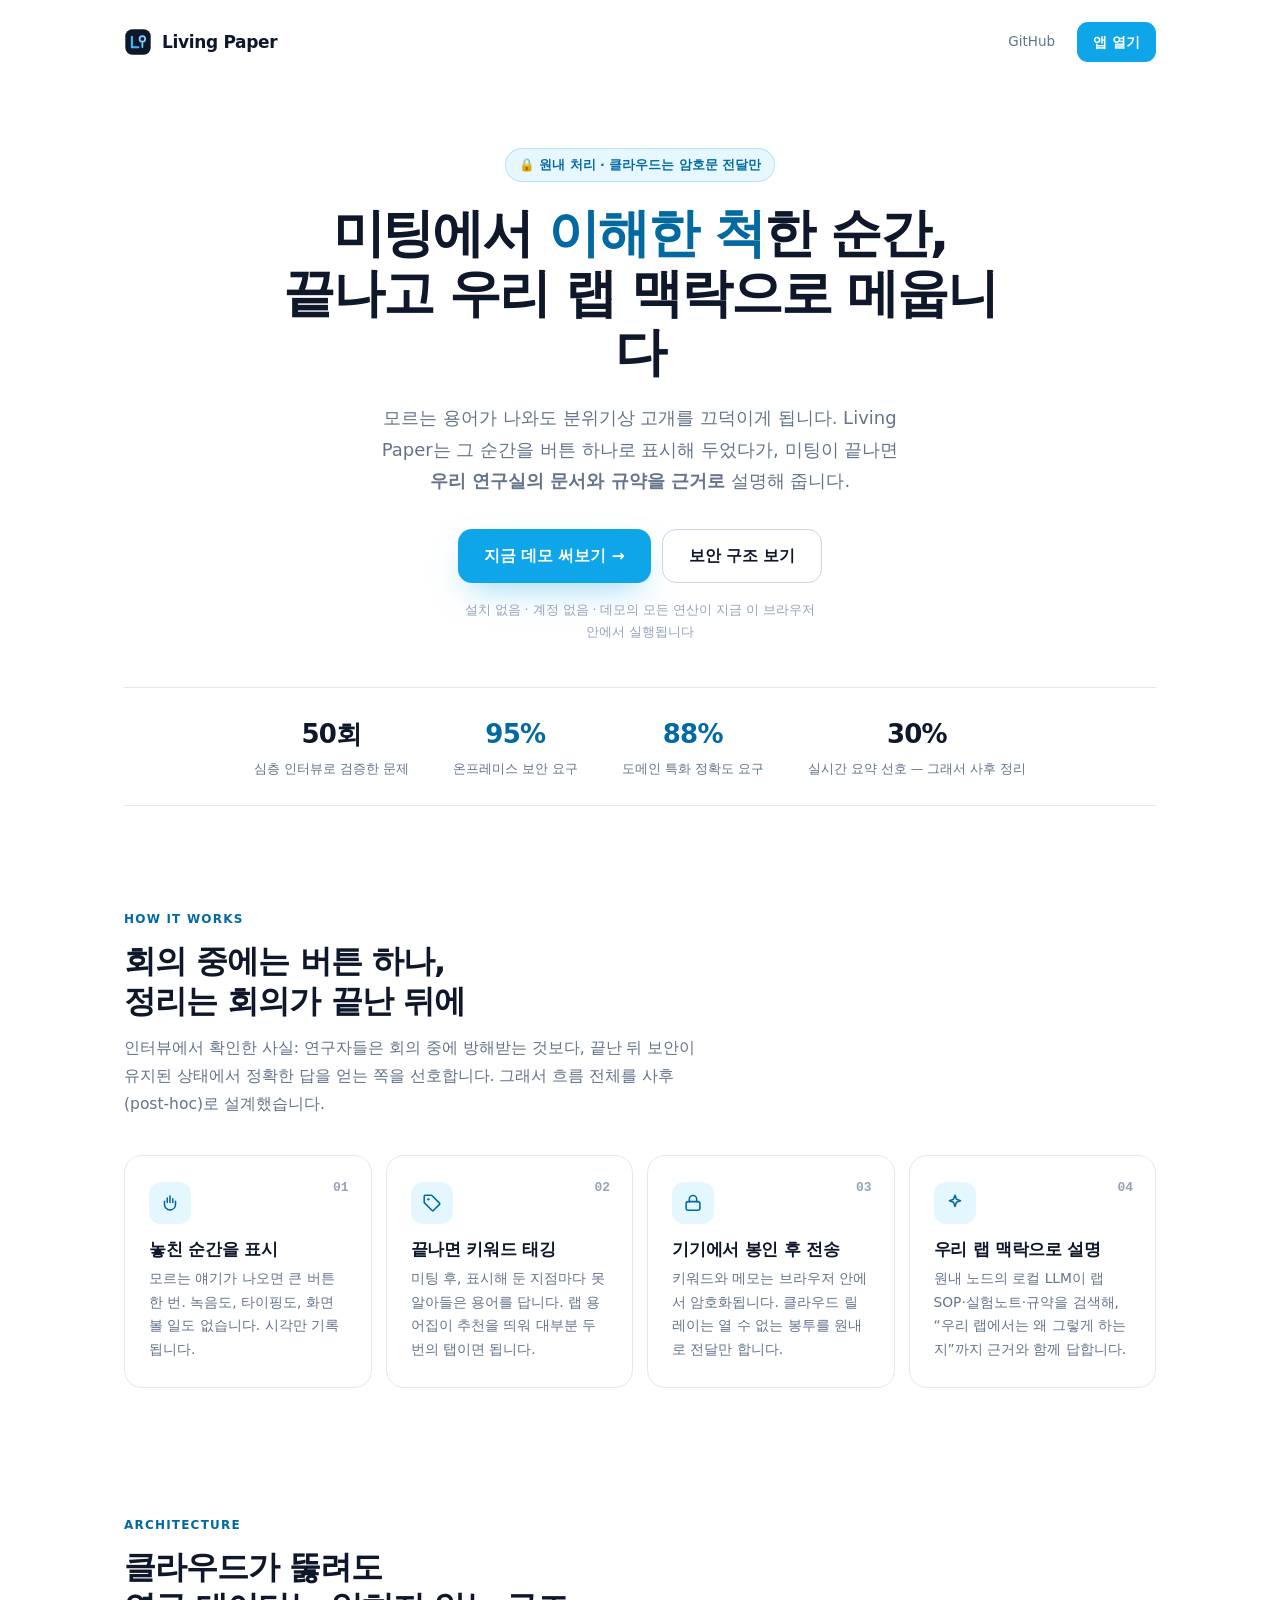
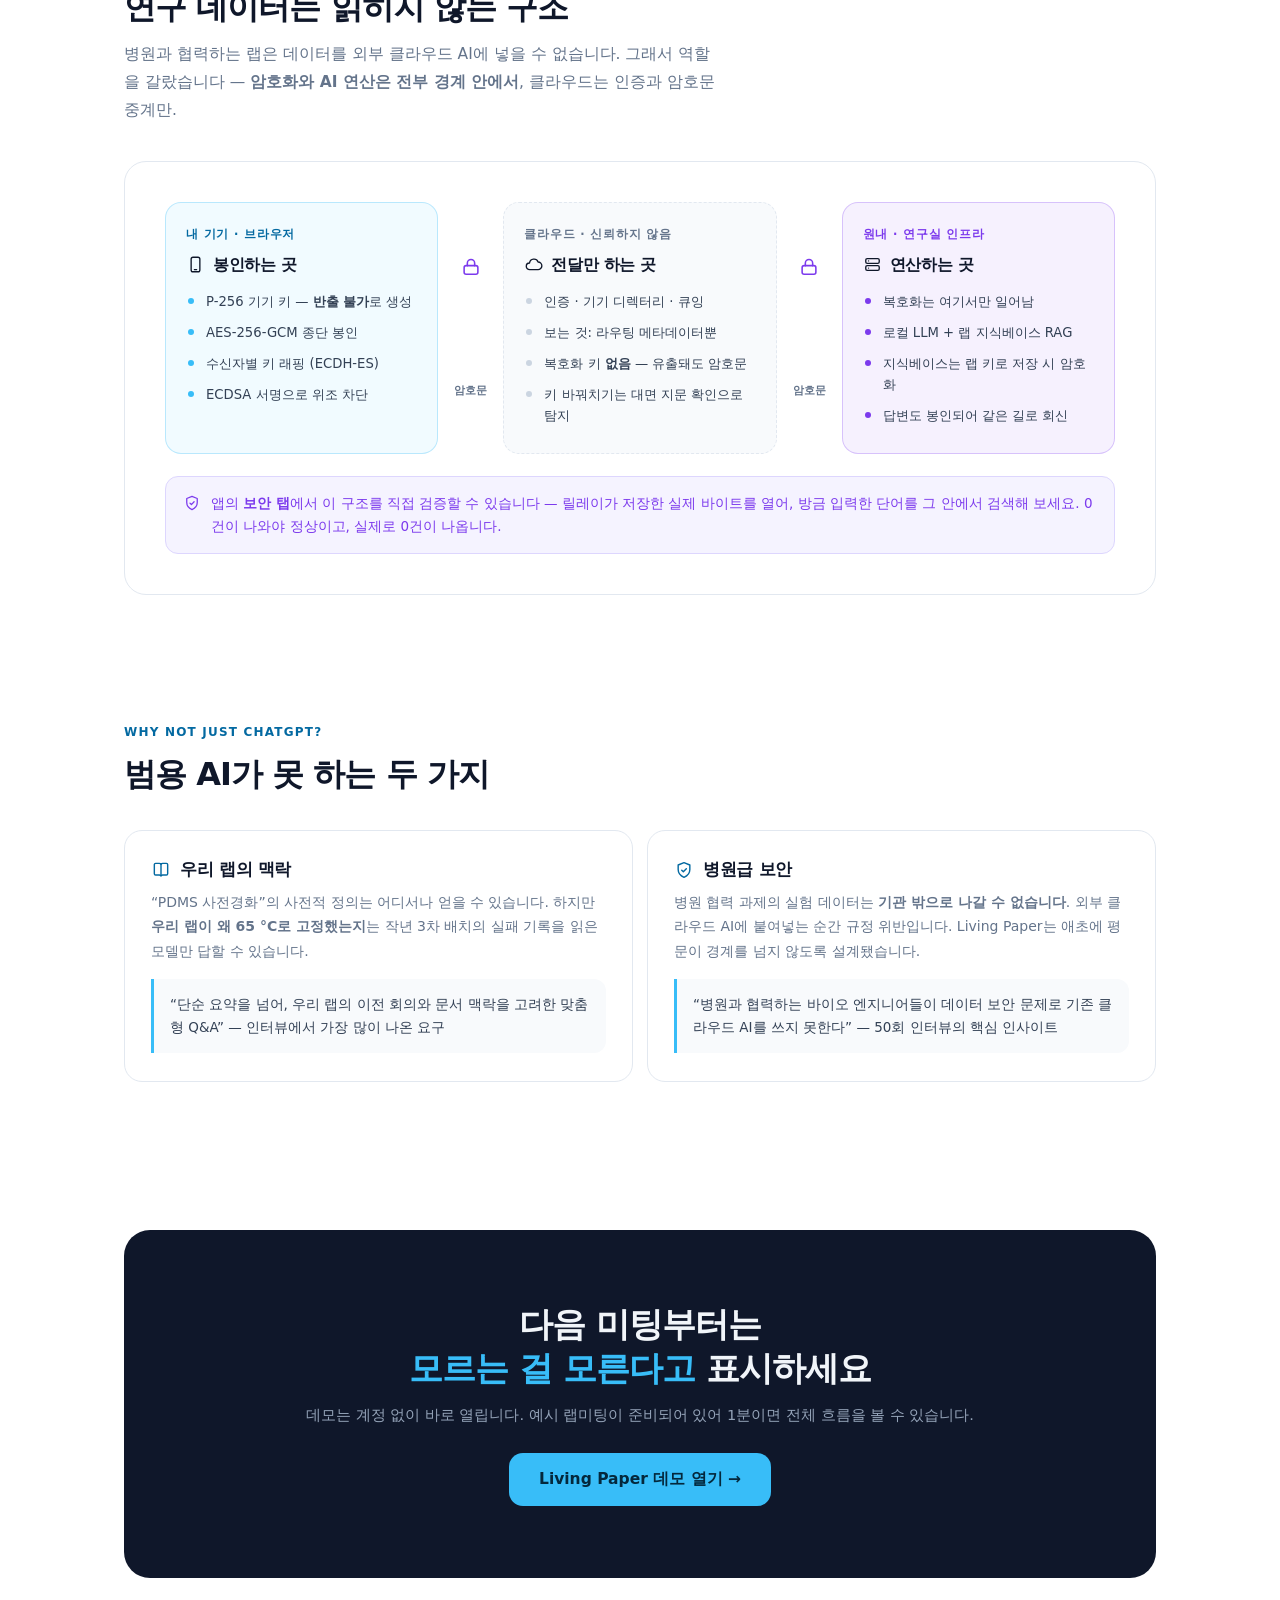
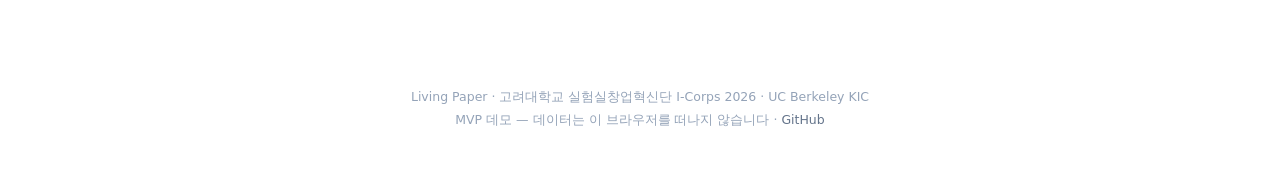
==== index.html @ 00fd67eb "Living Paper MVP — 미팅 어시스턴트 (Zero-Knowledge Relay / Edge-Local) 배포 미러입니다. 개발 저장소는 euichanlee0608-svg" ====
<!doctype html>
<html lang="ko">
<head>
<meta charset="utf-8">
<meta name="viewport" content="width=device-width,initial-scale=1,viewport-fit=cover">
<title>Living Paper — 연구자를 위한 미팅 어시스턴트</title>
<meta name="description" content="미팅에서 이해한 척 넘긴 순간을, 우리 랩의 맥락으로 설명해 주는 어시스턴트. AI 연산은 원내에서, 클라우드는 암호문 전달만 합니다.">
<meta property="og:title" content="Living Paper — 연구자를 위한 미팅 어시스턴트">
<meta property="og:description" content="가짜 이해(Fake Ah-Moment)를 끝내는 방법. 원내 처리 · 제로널리지 릴레이 · 랩 맥락 기반 설명.">
<meta property="og:type" content="website">
<meta property="og:locale" content="ko_KR">
<meta name="theme-color" content="#0F172A" media="(prefers-color-scheme:dark)">
<meta name="theme-color" content="#FFFFFF" media="(prefers-color-scheme:light)">
<meta name="color-scheme" content="light dark">
<link rel="icon" href="data:image/svg+xml,<svg xmlns='http://www.w3.org/2000/svg' viewBox='0 0 32 32'><rect width='32' height='32' rx='8' fill='%230F172A'/><path d='M10 22V10' stroke='%2338BDF8' stroke-width='2.6' stroke-linecap='round'/><path d='M10 22h7' stroke='%2338BDF8' stroke-width='2.6' stroke-linecap='round'/><circle cx='21.5' cy='12.5' r='3' stroke='%237DD3FC' stroke-width='2'/></svg>">
<link rel="stylesheet" href="assets/css/tokens.css">
<style>
  /* Landing-only styles. The deck's language: white space, one sky accent,
     slate ink, generous type. */
  .lp{max-width:1080px;margin:0 auto;padding:0 24px}
  .nav{display:flex;align-items:center;gap:10px;padding:22px 0}
  .nav .logo{display:flex;align-items:center;gap:10px;font-weight:800;font-size:17px;color:var(--ink);letter-spacing:-.02em}
  .nav .logo svg{width:28px;height:28px}
  .nav .sp{flex:1}
  .nav a.gh{font-size:13.5px;color:var(--mut);text-decoration:none;padding:8px 12px;border-radius:10px}
  .nav a.gh:hover{background:var(--surface-3);color:var(--ink)}
  .nav a.cta{font-size:14px;font-weight:650;color:#fff;background:var(--accent-press);
    padding:9px 16px;border-radius:11px;text-decoration:none;transition:.16s}
  .nav a.cta:hover{background:var(--accent-text)}

  .hero{padding:64px 0 40px;text-align:center}
  .hero .badge{display:inline-flex;align-items:center;gap:7px;font-size:12.5px;font-weight:650;
    color:var(--accent-text);background:color-mix(in srgb,var(--accent) 12%,transparent);
    border:1px solid color-mix(in srgb,var(--accent) 32%,transparent);
    padding:6px 13px;border-radius:999px;margin-bottom:22px}
  .hero h1{font-size:clamp(30px,5.4vw,52px);font-weight:800;letter-spacing:-.04em;line-height:1.14;
    color:var(--ink);max-width:21ch;margin:0 auto}
  .hero h1 em{font-style:normal;color:var(--accent-text)}
  .hero p{font-size:clamp(15.5px,2vw,18px);color:var(--mut);max-width:46ch;margin:20px auto 0;line-height:1.75}
  .hero .actions{display:flex;gap:11px;justify-content:center;flex-wrap:wrap;margin-top:32px}
  .hero .actions a{display:inline-flex;align-items:center;gap:9px;padding:14px 26px;border-radius:14px;
    font-size:15.5px;font-weight:700;text-decoration:none;transition:.18s var(--ease)}
  .hero .actions .go{background:var(--accent-press);color:#fff;box-shadow:0 14px 34px -12px rgba(14,165,233,.5)}
  .hero .actions .go:hover{background:var(--accent-text);transform:translateY(-1px)}
  .hero .actions .alt{background:var(--surface);color:var(--ink);border:1px solid var(--line-2)}
  .hero .actions .alt:hover{border-color:var(--accent)}
  .hero .fine{font-size:12.5px;color:var(--faint);margin-top:16px}

  .strip{display:flex;justify-content:center;gap:clamp(18px,4vw,44px);flex-wrap:wrap;
    padding:26px 0;border-top:1px solid var(--line);border-bottom:1px solid var(--line);margin-top:44px}
  .strip .s{text-align:center}
  .strip .v{font-size:26px;font-weight:800;color:var(--ink);letter-spacing:-.03em}
  .strip .v b{color:var(--accent-text)}
  .strip .k{font-size:12.5px;color:var(--mut);margin-top:3px}

  section{padding:64px 0}
  .sec-k{font-size:12px;font-weight:750;letter-spacing:.1em;text-transform:uppercase;color:var(--accent-text);margin-bottom:12px}
  .sec-h{font-size:clamp(23px,3.4vw,32px);font-weight:800;letter-spacing:-.03em;color:var(--ink);line-height:1.25;max-width:26ch}
  .sec-p{font-size:15.5px;color:var(--mut);line-height:1.8;max-width:60ch;margin-top:14px}

  .steps{display:grid;grid-template-columns:repeat(auto-fit,minmax(230px,1fr));gap:14px;margin-top:36px}
  .step{background:var(--surface);border:1px solid var(--line);border-radius:18px;padding:26px 24px;position:relative}
  .step .n{position:absolute;top:22px;right:22px;font-size:13px;font-weight:800;color:var(--faint);font-family:var(--mono)}
  .step .ic{width:42px;height:42px;border-radius:12px;display:grid;place-items:center;
    background:color-mix(in srgb,var(--accent) 13%,transparent);color:var(--accent-text);margin-bottom:16px}
  .step .ic svg{width:22px;height:22px}
  .step h3{font-size:16.5px;font-weight:750;color:var(--ink);letter-spacing:-.015em}
  .step p{font-size:13.8px;color:var(--mut);line-height:1.7;margin-top:8px}

  /* architecture */
  .arch{background:var(--surface);border:1px solid var(--line);border-radius:22px;padding:clamp(22px,4vw,40px);margin-top:36px}
  .arch-grid{display:grid;gap:12px;grid-template-columns:1fr}
  @media(min-width:760px){.arch-grid{grid-template-columns:1fr auto 1fr auto 1fr;align-items:stretch}}
  .zone{border-radius:16px;padding:22px 20px;border:1px solid var(--line)}
  .zone .zt{font-size:11.5px;font-weight:750;letter-spacing:.07em;text-transform:uppercase;margin-bottom:11px}
  .zone h4{font-size:16px;font-weight:750;color:var(--ink);display:flex;align-items:center;gap:8px}
  .zone h4 svg{width:19px;height:19px}
  .zone ul{margin:12px 0 0;padding:0;list-style:none}
  .zone li{font-size:13.2px;color:var(--body);line-height:1.6;padding:5px 0 5px 20px;position:relative}
  .zone li::before{content:"";position:absolute;left:2px;top:12px;width:6px;height:6px;border-radius:99px;background:var(--accent)}
  .zone.z-dev{background:color-mix(in srgb,var(--accent) 7%,transparent);border-color:color-mix(in srgb,var(--accent) 30%,transparent)}
  .zone.z-dev .zt{color:var(--accent-text)}
  .zone.z-cloud{background:var(--surface-2);border-style:dashed}
  .zone.z-cloud .zt{color:var(--mut)}
  .zone.z-cloud li::before{background:var(--line-2)}
  .zone.z-lab{background:color-mix(in srgb,var(--lock) 7%,transparent);border-color:color-mix(in srgb,var(--lock) 26%,transparent)}
  .zone.z-lab .zt{color:var(--lock)}
  .zone.z-lab li::before{background:var(--lock)}
  .pipe-a{display:grid;place-items:center;gap:5px;color:var(--mut);font-family:var(--mono);font-size:10.5px;font-weight:700;padding:4px}
  .pipe-a svg{width:22px;height:22px;color:var(--lock)}
  @media(max-width:759px){.pipe-a svg{transform:rotate(90deg)}}
  .arch-note{display:flex;gap:10px;margin-top:22px;padding:15px 17px;border-radius:13px;
    background:var(--lock-bg);border:1px solid var(--lock-line);font-size:13.5px;color:var(--lock);line-height:1.7}
  .arch-note svg{width:18px;height:18px;flex:none;margin-top:2px}

  .duo{display:grid;gap:14px;grid-template-columns:1fr;margin-top:36px}
  @media(min-width:760px){.duo{grid-template-columns:1fr 1fr}}
  .panel{background:var(--surface);border:1px solid var(--line);border-radius:18px;padding:28px 26px}
  .panel h3{font-size:17px;font-weight:750;color:var(--ink);display:flex;gap:9px;align-items:center}
  .panel h3 svg{width:20px;height:20px;color:var(--accent-text)}
  .panel p{font-size:14px;color:var(--mut);line-height:1.75;margin-top:10px}
  .panel .q{margin-top:16px;padding:14px 16px;border-left:3px solid var(--accent);
    background:var(--surface-2);border-radius:0 12px 12px 0;font-size:13.5px;color:var(--body);line-height:1.7}

  .cta-end{text-align:center;background:var(--ink);border-radius:26px;padding:clamp(40px,7vw,72px) 24px;margin:20px 0 0}
  .cta-end h2{font-size:clamp(22px,3.6vw,34px);font-weight:800;letter-spacing:-.03em;color:#F1F5F9;line-height:1.3}
  .cta-end h2 em{font-style:normal;color:#38BDF8}
  .cta-end p{color:#94A3B8;font-size:14.5px;margin-top:12px;line-height:1.7}
  .cta-end a{display:inline-flex;align-items:center;gap:9px;margin-top:26px;padding:14px 30px;border-radius:14px;
    background:#38BDF8;color:#04283C;font-size:15.5px;font-weight:800;text-decoration:none;transition:.18s}
  .cta-end a:hover{background:#7DD3FC;transform:translateY(-1px)}

  footer{padding:44px 0 56px;text-align:center;font-size:12.5px;color:var(--faint);line-height:1.8}
  footer a{color:var(--mut)}
</style>
</head>
<body>
<div class="lp">
  <nav class="nav">
    <span class="logo">
      <svg viewBox="0 0 32 32" fill="none" aria-hidden="true"><rect x="1.5" y="1.5" width="29" height="29" rx="8" fill="#0F172A"/><path d="M9 22V10" stroke="#38BDF8" stroke-width="2.4" stroke-linecap="round"/><path d="M9 22h7.5" stroke="#38BDF8" stroke-width="2.4" stroke-linecap="round"/><circle cx="21" cy="12.5" r="3.2" stroke="#7DD3FC" stroke-width="2"/><path d="M21 17.2v4.6" stroke="#7DD3FC" stroke-width="2" stroke-linecap="round"/></svg>
      Living Paper
    </span>
    <span class="sp"></span>
    <a class="gh" href="https://github.com/euichanlee0608-svg" target="_blank" rel="noopener">GitHub</a>
    <a class="cta" href="app.html">앱 열기</a>
  </nav>

  <header class="hero">
    <span class="badge">🔒 원내 처리 · 클라우드는 암호문 전달만</span>
    <h1>미팅에서 <em>이해한 척</em>한 순간,<br>끝나고 우리 랩 맥락으로 메웁니다</h1>
    <p>모르는 용어가 나와도 분위기상 고개를 끄덕이게 됩니다. Living Paper는 그 순간을
    버튼 하나로 표시해 두었다가, 미팅이 끝나면 <b>우리 연구실의 문서와 규약을 근거로</b> 설명해 줍니다.</p>
    <div class="actions">
      <a class="go" href="app.html">지금 데모 써보기 →</a>
      <a class="alt" href="#architecture">보안 구조 보기</a>
    </div>
    <p class="fine">설치 없음 · 계정 없음 · 데모의 모든 연산이 지금 이 브라우저 안에서 실행됩니다</p>

    <div class="strip">
      <div class="s"><div class="v">50회</div><div class="k">심층 인터뷰로 검증한 문제</div></div>
      <div class="s"><div class="v"><b>95%</b></div><div class="k">온프레미스 보안 요구</div></div>
      <div class="s"><div class="v"><b>88%</b></div><div class="k">도메인 특화 정확도 요구</div></div>
      <div class="s"><div class="v">30%</div><div class="k">실시간 요약 선호 — 그래서 사후 정리</div></div>
    </div>
  </header>

  <section>
    <div class="sec-k">How it works</div>
    <h2 class="sec-h">회의 중에는 버튼 하나,<br>정리는 회의가 끝난 뒤에</h2>
    <p class="sec-p">인터뷰에서 확인한 사실: 연구자들은 회의 중에 방해받는 것보다, 끝난 뒤 보안이
    유지된 상태에서 정확한 답을 얻는 쪽을 선호합니다. 그래서 흐름 전체를 사후(post-hoc)로 설계했습니다.</p>
    <div class="steps">
      <div class="step"><span class="n">01</span>
        <span class="ic"><svg viewBox="0 0 24 24" fill="none" stroke="currentColor" stroke-width="1.7" stroke-linecap="round" stroke-linejoin="round"><path d="M12 4.5v7"/><path d="M9 6.5v5"/><path d="M15 7.5v4"/><path d="M6 10v3.5a6 6 0 0 0 6 6h.6a6 6 0 0 0 5.4-5.97V10"/></svg></span>
        <h3>놓친 순간을 표시</h3>
        <p>모르는 얘기가 나오면 큰 버튼 한 번. 녹음도, 타이핑도, 화면 볼 일도 없습니다. 시각만 기록됩니다.</p>
      </div>
      <div class="step"><span class="n">02</span>
        <span class="ic"><svg viewBox="0 0 24 24" fill="none" stroke="currentColor" stroke-width="1.7" stroke-linecap="round" stroke-linejoin="round"><path d="M3.5 11.2V4.5A1 1 0 0 1 4.5 3.5h6.7a1 1 0 0 1 .7.3l8.3 8.3a1 1 0 0 1 0 1.4l-6.7 6.7a1 1 0 0 1-1.4 0l-8.3-8.3a1 1 0 0 1-.3-.7z"/><circle cx="8" cy="8" r="1.3" fill="currentColor" stroke="none"/></svg></span>
        <h3>끝나면 키워드 태깅</h3>
        <p>미팅 후, 표시해 둔 지점마다 못 알아들은 용어를 답니다. 랩 용어집이 추천을 띄워 대부분 두 번의 탭이면 됩니다.</p>
      </div>
      <div class="step"><span class="n">03</span>
        <span class="ic"><svg viewBox="0 0 24 24" fill="none" stroke="currentColor" stroke-width="1.7" stroke-linecap="round" stroke-linejoin="round"><rect x="4.5" y="10.5" width="15" height="9.5" rx="2.2"/><path d="M8 10.5V7.8a4 4 0 0 1 8 0v2.7"/></svg></span>
        <h3>기기에서 봉인 후 전송</h3>
        <p>키워드와 메모는 브라우저 안에서 암호화됩니다. 클라우드 릴레이는 열 수 없는 봉투를 원내로 전달만 합니다.</p>
      </div>
      <div class="step"><span class="n">04</span>
        <span class="ic"><svg viewBox="0 0 24 24" fill="none" stroke="currentColor" stroke-width="1.7" stroke-linecap="round" stroke-linejoin="round"><path d="M12 3.5 13.6 8 18 9.6 13.6 11.2 12 15.7 10.4 11.2 6 9.6 10.4 8z"/></svg></span>
        <h3>우리 랩 맥락으로 설명</h3>
        <p>원내 노드의 로컬 LLM이 랩 SOP·실험노트·규약을 검색해, “우리 랩에서는 왜 그렇게 하는지”까지 근거와 함께 답합니다.</p>
      </div>
    </div>
  </section>

  <section id="architecture">
    <div class="sec-k">Architecture</div>
    <h2 class="sec-h">클라우드가 뚫려도<br>연구 데이터는 읽히지 않는 구조</h2>
    <p class="sec-p">병원과 협력하는 랩은 데이터를 외부 클라우드 AI에 넣을 수 없습니다.
    그래서 역할을 갈랐습니다 — <b>암호화와 AI 연산은 전부 경계 안에서</b>, 클라우드는 인증과 암호문 중계만.</p>

    <div class="arch">
      <div class="arch-grid">
        <div class="zone z-dev">
          <div class="zt">내 기기 · 브라우저</div>
          <h4><svg viewBox="0 0 24 24" fill="none" stroke="currentColor" stroke-width="1.7" stroke-linecap="round" stroke-linejoin="round"><rect x="6.5" y="2.8" width="11" height="18.4" rx="2.4"/><path d="M10.6 18.4h2.8"/></svg>봉인하는 곳</h4>
          <ul>
            <li>P-256 기기 키 — <b>반출 불가</b>로 생성</li>
            <li>AES-256-GCM 종단 봉인</li>
            <li>수신자별 키 래핑 (ECDH-ES)</li>
            <li>ECDSA 서명으로 위조 차단</li>
          </ul>
        </div>
        <div class="pipe-a"><svg viewBox="0 0 24 24" fill="none" stroke="currentColor" stroke-width="1.7" stroke-linecap="round" stroke-linejoin="round"><rect x="4.5" y="10.5" width="15" height="9.5" rx="2.2"/><path d="M8 10.5V7.8a4 4 0 0 1 8 0v2.7"/></svg>암호문</div>
        <div class="zone z-cloud">
          <div class="zt">클라우드 · 신뢰하지 않음</div>
          <h4><svg viewBox="0 0 24 24" fill="none" stroke="currentColor" stroke-width="1.7" stroke-linecap="round" stroke-linejoin="round"><path d="M7.2 18.5A4.2 4.2 0 0 1 7 10.1a5.6 5.6 0 0 1 10.8-1.3A3.9 3.9 0 0 1 17.6 18.5z"/></svg>전달만 하는 곳</h4>
          <ul>
            <li>인증 · 기기 디렉터리 · 큐잉</li>
            <li>보는 것: 라우팅 메타데이터뿐</li>
            <li>복호화 키 <b>없음</b> — 유출돼도 암호문</li>
            <li>키 바꿔치기는 대면 지문 확인으로 탐지</li>
          </ul>
        </div>
        <div class="pipe-a"><svg viewBox="0 0 24 24" fill="none" stroke="currentColor" stroke-width="1.7" stroke-linecap="round" stroke-linejoin="round"><rect x="4.5" y="10.5" width="15" height="9.5" rx="2.2"/><path d="M8 10.5V7.8a4 4 0 0 1 8 0v2.7"/></svg>암호문</div>
        <div class="zone z-lab">
          <div class="zt">원내 · 연구실 인프라</div>
          <h4><svg viewBox="0 0 24 24" fill="none" stroke="currentColor" stroke-width="1.7" stroke-linecap="round" stroke-linejoin="round"><rect x="3.5" y="4.5" width="17" height="6" rx="1.8"/><rect x="3.5" y="13.5" width="17" height="6" rx="1.8"/><path d="M7 7.5h.01M7 16.5h.01"/></svg>연산하는 곳</h4>
          <ul>
            <li>복호화는 여기서만 일어남</li>
            <li>로컬 LLM + 랩 지식베이스 RAG</li>
            <li>지식베이스는 랩 키로 저장 시 암호화</li>
            <li>답변도 봉인되어 같은 길로 회신</li>
          </ul>
        </div>
      </div>
      <div class="arch-note">
        <svg viewBox="0 0 24 24" fill="none" stroke="currentColor" stroke-width="1.7" stroke-linecap="round" stroke-linejoin="round"><path d="M12 3.2 19 6v5.4c0 4.2-2.9 7.6-7 9.4-4.1-1.8-7-5.2-7-9.4V6z"/><path d="M9.3 12.2l1.9 1.9 3.6-3.7"/></svg>
        <span>앱의 <b>보안 탭</b>에서 이 구조를 직접 검증할 수 있습니다 — 릴레이가 저장한 실제 바이트를 열어,
        방금 입력한 단어를 그 안에서 검색해 보세요. 0건이 나와야 정상이고, 실제로 0건이 나옵니다.</span>
      </div>
    </div>
  </section>

  <section>
    <div class="sec-k">Why not just ChatGPT?</div>
    <h2 class="sec-h">범용 AI가 못 하는 두 가지</h2>
    <div class="duo">
      <div class="panel">
        <h3><svg viewBox="0 0 24 24" fill="none" stroke="currentColor" stroke-width="1.7" stroke-linecap="round" stroke-linejoin="round"><path d="M4 5.5A1.5 1.5 0 0 1 5.5 4H10a2.5 2.5 0 0 1 2 1 2.5 2.5 0 0 1 2-1h4.5A1.5 1.5 0 0 1 20 5.5v11a1.5 1.5 0 0 1-1.5 1.5H14a2.5 2.5 0 0 0-2 1 2.5 2.5 0 0 0-2-1H5.5A1.5 1.5 0 0 1 4 16.5z"/><path d="M12 5v14"/></svg>우리 랩의 맥락</h3>
        <p>“PDMS 사전경화”의 사전적 정의는 어디서나 얻을 수 있습니다. 하지만 <b>우리 랩이 왜 65 °C로
        고정했는지</b>는 작년 3차 배치의 실패 기록을 읽은 모델만 답할 수 있습니다.</p>
        <div class="q">“단순 요약을 넘어, 우리 랩의 이전 회의와 문서 맥락을 고려한 맞춤형 Q&A” — 인터뷰에서 가장 많이 나온 요구</div>
      </div>
      <div class="panel">
        <h3><svg viewBox="0 0 24 24" fill="none" stroke="currentColor" stroke-width="1.7" stroke-linecap="round" stroke-linejoin="round"><path d="M12 3.2 19 6v5.4c0 4.2-2.9 7.6-7 9.4-4.1-1.8-7-5.2-7-9.4V6z"/><path d="M9.3 12.2l1.9 1.9 3.6-3.7"/></svg>병원급 보안</h3>
        <p>병원 협력 과제의 실험 데이터는 <b>기관 밖으로 나갈 수 없습니다</b>. 외부 클라우드 AI에 붙여넣는 순간
        규정 위반입니다. Living Paper는 애초에 평문이 경계를 넘지 않도록 설계됐습니다.</p>
        <div class="q">“병원과 협력하는 바이오 엔지니어들이 데이터 보안 문제로 기존 클라우드 AI를 쓰지 못한다” — 50회 인터뷰의 핵심 인사이트</div>
      </div>
    </div>
  </section>

  <section>
    <div class="cta-end">
      <h2>다음 미팅부터는<br><em>모르는 걸 모른다고</em> 표시하세요</h2>
      <p>데모는 계정 없이 바로 열립니다. 예시 랩미팅이 준비되어 있어 1분이면 전체 흐름을 볼 수 있습니다.</p>
      <a href="app.html">Living Paper 데모 열기 →</a>
    </div>
  </section>

  <footer>
    Living Paper · 고려대학교 실험실창업혁신단 I-Corps 2026 · UC Berkeley KIC<br>
    MVP 데모 — 데이터는 이 브라우저를 떠나지 않습니다 ·
    <a href="https://github.com/euichanlee0608-svg" target="_blank" rel="noopener">GitHub</a>
  </footer>
</div>
</body>
</html>
---- assets/css/tokens.css ----
/* ============================================================
   Living Paper — design tokens
   Palette lifted from the pitch deck: ink #0F172A (slate-900),
   accent #38BDF8 (sky-400). The deck uses sky-400 as a graphic
   accent only; for text and buttons we step down to sky-600/700
   so everything clears WCAG AA on white.
   ============================================================ */
:root{
  /* brand */
  --ink:#0F172A;
  --ink-2:#1E293B;
  --body:#334155;
  --mut:#64748B;
  --faint:#94A3B8;

  --accent:#38BDF8;        /* graphics, bars, glows — never small text */
  --accent-press:#0EA5E9;
  --accent-text:#0369A1;   /* 6.4:1 on white */
  --accent-deep:#075985;

  /* surfaces */
  --bg:#FFFFFF;
  --bg-tint:#F7FBFE;
  --surface:#FFFFFF;
  --surface-2:#F8FAFC;
  --surface-3:#F1F5F9;
  --line:#E2E8F0;
  --line-2:#CBD5E1;

  /* semantic */
  --ok:#059669;      --ok-bg:#ECFDF5;   --ok-line:#A7F3D0;
  --warn:#B45309;    --warn-bg:#FFFBEB; --warn-line:#FDE68A;
  --danger:#DC2626;  --danger-bg:#FEF2F2; --danger-line:#FECACA;
  --lock:#7C3AED;    --lock-bg:#F5F3FF; --lock-line:#DDD6FE;

  /* type */
  --sans:"Pretendard Variable",Pretendard,-apple-system,BlinkMacSystemFont,"Segoe UI",
         "Apple SD Gothic Neo","Malgun Gothic",system-ui,sans-serif;
  --mono:"JetBrains Mono",ui-monospace,SFMono-Regular,Menlo,Consolas,monospace;

  /* scale */
  --r-sm:8px; --r:12px; --r-lg:16px; --r-xl:22px; --r-full:999px;
  --sp-1:4px; --sp-2:8px; --sp-3:12px; --sp-4:16px; --sp-5:24px; --sp-6:32px; --sp-7:48px; --sp-8:64px;

  --sh-1:0 1px 2px rgba(15,23,42,.06), 0 1px 3px rgba(15,23,42,.05);
  --sh-2:0 4px 12px -2px rgba(15,23,42,.08), 0 2px 6px -2px rgba(15,23,42,.05);
  --sh-3:0 18px 40px -18px rgba(15,23,42,.28);
  --sh-glow:0 0 0 4px rgba(56,189,248,.16);

  --ease:cubic-bezier(.16,1,.3,1);

  /* layout */
  --nav-h:64px;           /* mobile bottom bar */
  --rail-w:248px;         /* desktop sidebar */
  --safe-b:env(safe-area-inset-bottom,0px);
  --safe-t:env(safe-area-inset-top,0px);
}

/* Dark mode: the app is used in dim meeting rooms, so this is not
   an afterthought. Tokens are redefined; nothing else changes. */
@media (prefers-color-scheme:dark){
  :root:not([data-theme="light"]){
    --ink:#F1F5F9; --ink-2:#E2E8F0; --body:#CBD5E1; --mut:#94A3B8; --faint:#64748B;
    --accent:#38BDF8; --accent-press:#7DD3FC; --accent-text:#7DD3FC; --accent-deep:#BAE6FD;
    --bg:#0B1220; --bg-tint:#0B1220; --surface:#111C2E; --surface-2:#16233A; --surface-3:#1D2C46;
    --line:#243248; --line-2:#33455F;
    --ok:#34D399; --ok-bg:#052E23; --ok-line:#065F46;
    --warn:#FBBF24; --warn-bg:#2E2205; --warn-line:#78350F;
    --danger:#F87171; --danger-bg:#2E0B0B; --danger-line:#7F1D1D;
    --lock:#C4B5FD; --lock-bg:#221A3D; --lock-line:#4C1D95;
    --sh-1:0 1px 2px rgba(0,0,0,.4); --sh-2:0 4px 14px -2px rgba(0,0,0,.5);
    --sh-3:0 18px 40px -18px rgba(0,0,0,.7);
  }
}
:root[data-theme="dark"]{
  --ink:#F1F5F9; --ink-2:#E2E8F0; --body:#CBD5E1; --mut:#94A3B8; --faint:#64748B;
  --accent:#38BDF8; --accent-press:#7DD3FC; --accent-text:#7DD3FC; --accent-deep:#BAE6FD;
  --bg:#0B1220; --bg-tint:#0B1220; --surface:#111C2E; --surface-2:#16233A; --surface-3:#1D2C46;
  --line:#243248; --line-2:#33455F;
  --ok:#34D399; --ok-bg:#052E23; --ok-line:#065F46;
  --warn:#FBBF24; --warn-bg:#2E2205; --warn-line:#78350F;
  --danger:#F87171; --danger-bg:#2E0B0B; --danger-line:#7F1D1D;
  --lock:#C4B5FD; --lock-bg:#221A3D; --lock-line:#4C1D95;
  --sh-1:0 1px 2px rgba(0,0,0,.4); --sh-2:0 4px 14px -2px rgba(0,0,0,.5);
  --sh-3:0 18px 40px -18px rgba(0,0,0,.7);
}

/* ---- reset ---- */
*,*::before,*::after{box-sizing:border-box}
html,body,h1,h2,h3,h4,p,figure,blockquote,dl,dd{margin:0}
html{-webkit-text-size-adjust:100%}
body{
  background:var(--bg); color:var(--body);
  font-family:var(--sans); font-size:16px; line-height:1.6;
  -webkit-font-smoothing:antialiased; text-rendering:optimizeLegibility;
  overflow-wrap:break-word;
}
img,svg{display:block; max-width:100%}
button,input,textarea,select{font:inherit; color:inherit}
button{background:none; border:0; cursor:pointer}
a{color:var(--accent-text); text-decoration:none}
a:hover{text-decoration:underline}
h1,h2,h3,h4{color:var(--ink); line-height:1.2; letter-spacing:-.02em; font-weight:700}
:focus-visible{outline:2px solid var(--accent-press); outline-offset:2px; border-radius:4px}
::selection{background:rgba(56,189,248,.28)}

.sr-only{position:absolute;width:1px;height:1px;padding:0;margin:-1px;overflow:hidden;
  clip:rect(0,0,0,0);white-space:nowrap;border:0}

@media (prefers-reduced-motion:reduce){
  *,*::before,*::after{animation-duration:.001ms!important;animation-iteration-count:1!important;
    transition-duration:.001ms!important;scroll-behavior:auto!important}
}
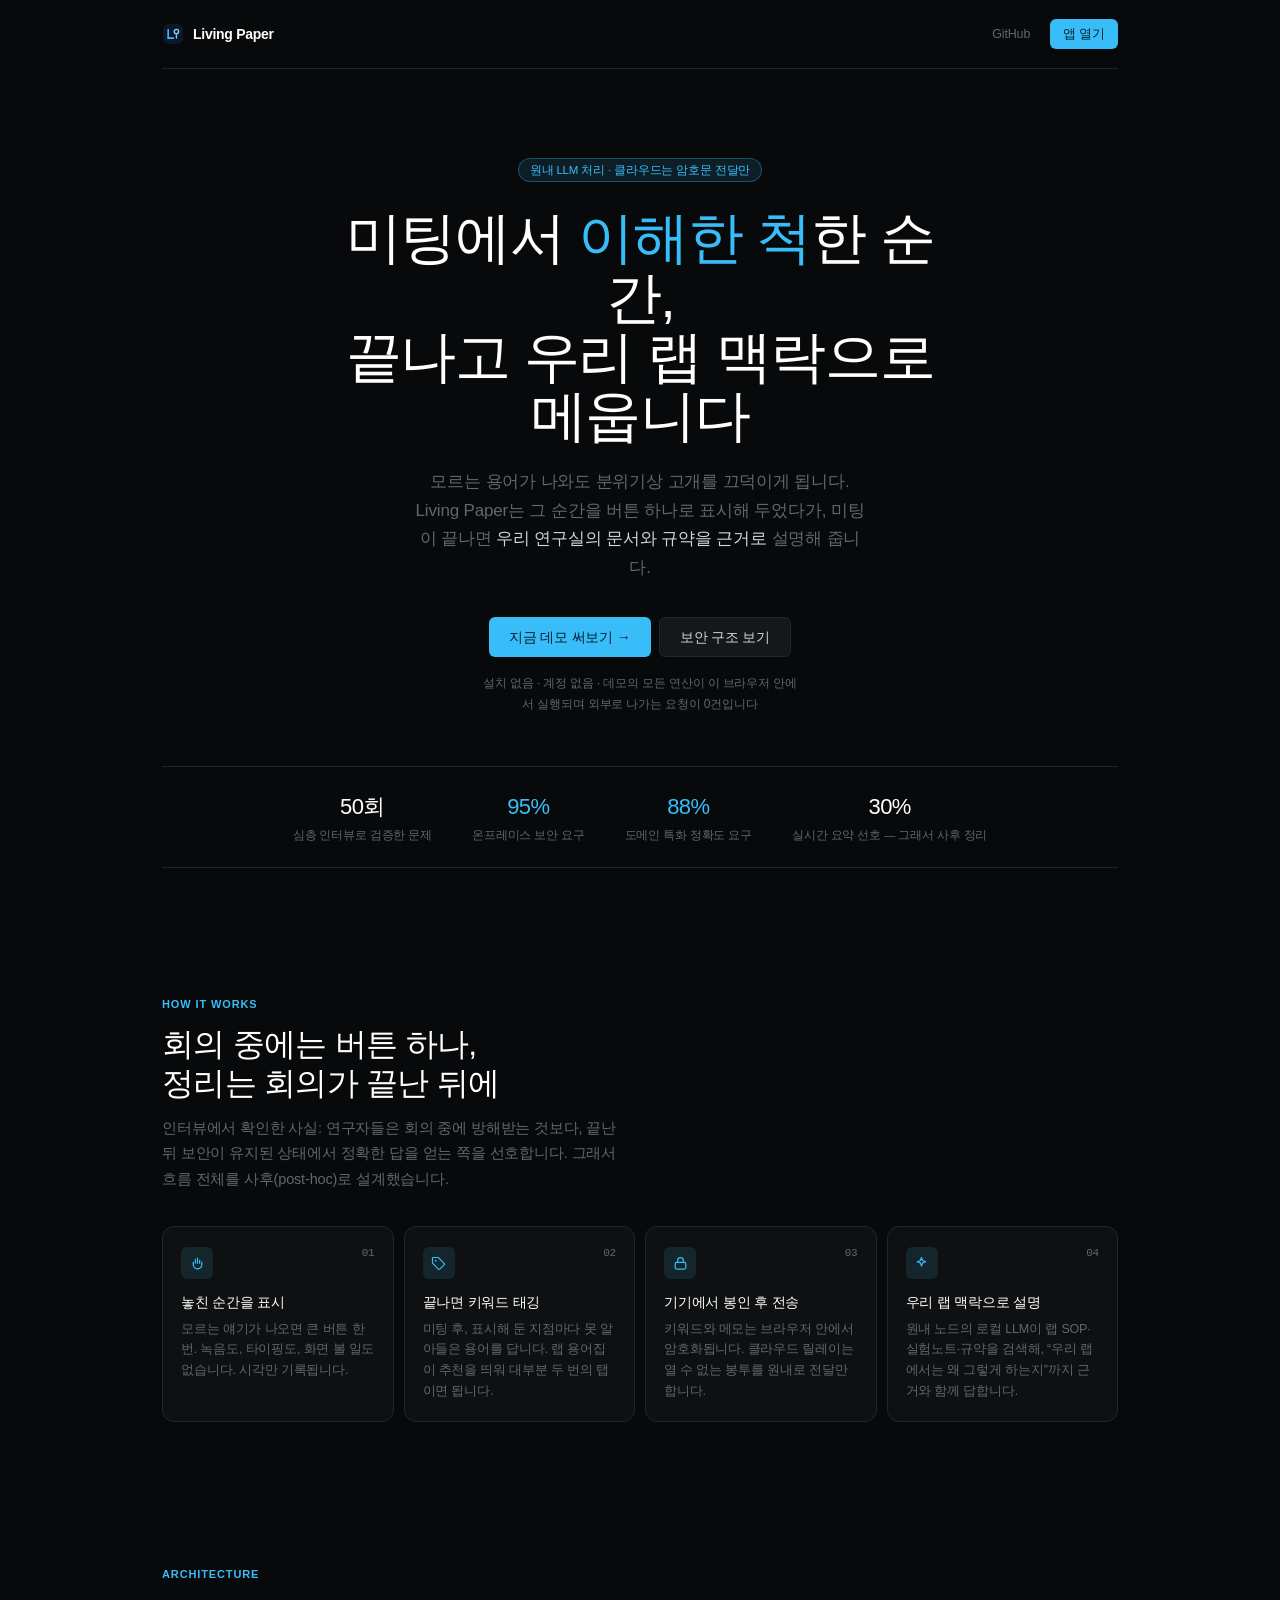
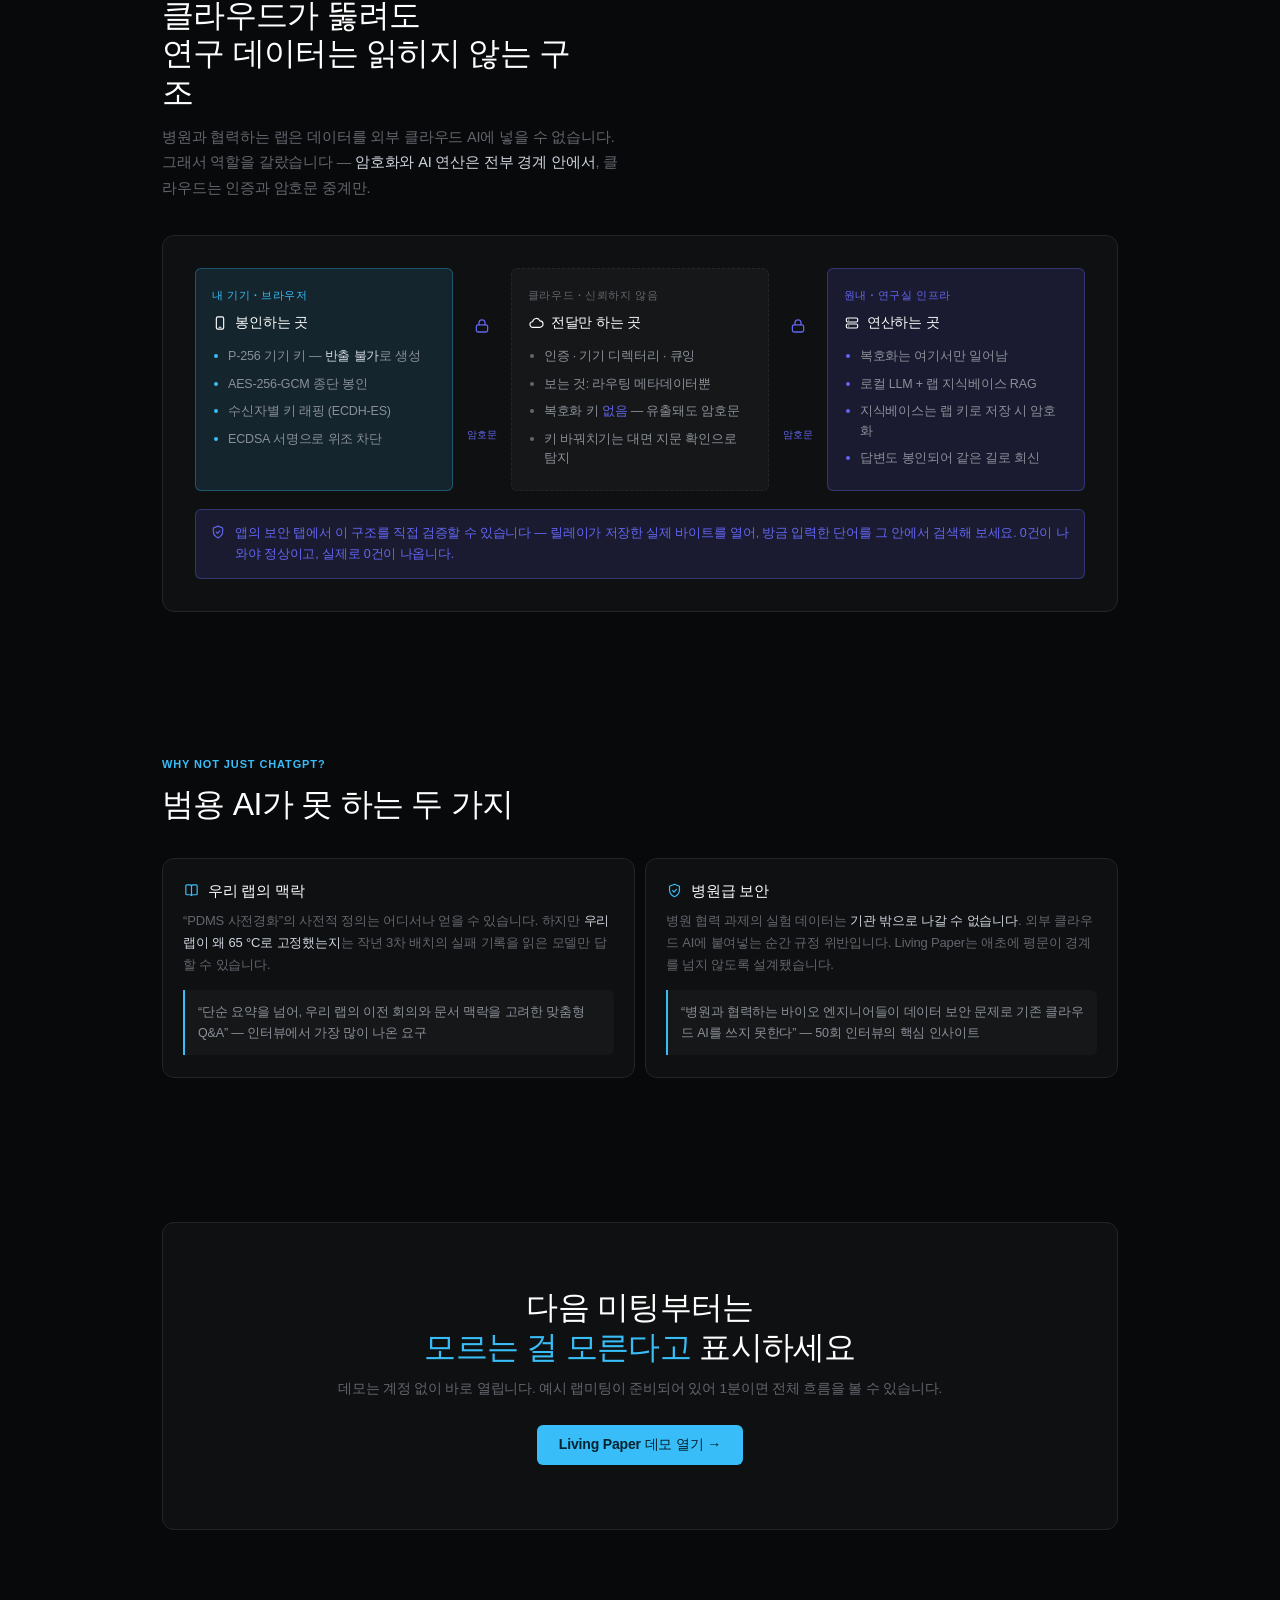
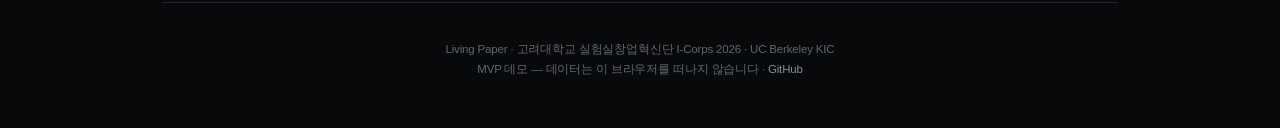
==== commit 3d3deac3: "문서 수집 · QR 초대 · 실서버 전환 + Linear 디자인 시스템으로 UI 재설계 디자인: Linear("midnight precision instrument") 시스템 차용" ====
--- a/index.html
+++ b/index.html
@@ -1,5 +1,5 @@
 <!doctype html>
-<html lang="ko">
+<html lang="ko" data-theme="dark">
 <head>
 <meta charset="utf-8">
 <meta name="viewport" content="width=device-width,initial-scale=1,viewport-fit=cover">
@@ -9,109 +9,133 @@
 <meta property="og:description" content="가짜 이해(Fake Ah-Moment)를 끝내는 방법. 원내 처리 · 제로널리지 릴레이 · 랩 맥락 기반 설명.">
 <meta property="og:type" content="website">
 <meta property="og:locale" content="ko_KR">
-<meta name="theme-color" content="#0F172A" media="(prefers-color-scheme:dark)">
-<meta name="theme-color" content="#FFFFFF" media="(prefers-color-scheme:light)">
-<meta name="color-scheme" content="light dark">
+<meta name="theme-color" content="#08090A">
+<meta name="color-scheme" content="dark">
 <link rel="icon" href="data:image/svg+xml,<svg xmlns='http://www.w3.org/2000/svg' viewBox='0 0 32 32'><rect width='32' height='32' rx='8' fill='%230F172A'/><path d='M10 22V10' stroke='%2338BDF8' stroke-width='2.6' stroke-linecap='round'/><path d='M10 22h7' stroke='%2338BDF8' stroke-width='2.6' stroke-linecap='round'/><circle cx='21.5' cy='12.5' r='3' stroke='%237DD3FC' stroke-width='2'/></svg>">
 <link rel="stylesheet" href="assets/css/tokens.css">
 <style>
-  /* Landing-only styles. The deck's language: white space, one sky accent,
-     slate ink, generous type. */
-  .lp{max-width:1080px;margin:0 auto;padding:0 24px}
-  .nav{display:flex;align-items:center;gap:10px;padding:22px 0}
-  .nav .logo{display:flex;align-items:center;gap:10px;font-weight:800;font-size:17px;color:var(--ink);letter-spacing:-.02em}
-  .nav .logo svg{width:28px;height:28px}
+  /* Landing, same system as the app: hairline borders instead of shadows,
+     6/12px radii, one chromatic accent reserved for the primary action. */
+  .lp{max-width:1000px;margin:0 auto;padding:0 22px}
+
+  .nav{display:flex;align-items:center;gap:10px;padding:18px 0;border-bottom:1px solid var(--line)}
+  .nav .logo{display:flex;align-items:center;gap:9px;font-weight:var(--w-strong);
+    font-size:14px;color:var(--text);letter-spacing:-.28px}
+  .nav .logo svg{width:22px;height:22px}
   .nav .sp{flex:1}
-  .nav a.gh{font-size:13.5px;color:var(--mut);text-decoration:none;padding:8px 12px;border-radius:10px}
-  .nav a.gh:hover{background:var(--surface-3);color:var(--ink)}
-  .nav a.cta{font-size:14px;font-weight:650;color:#fff;background:var(--accent-press);
-    padding:9px 16px;border-radius:11px;text-decoration:none;transition:.16s}
-  .nav a.cta:hover{background:var(--accent-text)}
-
-  .hero{padding:64px 0 40px;text-align:center}
-  .hero .badge{display:inline-flex;align-items:center;gap:7px;font-size:12.5px;font-weight:650;
-    color:var(--accent-text);background:color-mix(in srgb,var(--accent) 12%,transparent);
-    border:1px solid color-mix(in srgb,var(--accent) 32%,transparent);
-    padding:6px 13px;border-radius:999px;margin-bottom:22px}
-  .hero h1{font-size:clamp(30px,5.4vw,52px);font-weight:800;letter-spacing:-.04em;line-height:1.14;
-    color:var(--ink);max-width:21ch;margin:0 auto}
-  .hero h1 em{font-style:normal;color:var(--accent-text)}
-  .hero p{font-size:clamp(15.5px,2vw,18px);color:var(--mut);max-width:46ch;margin:20px auto 0;line-height:1.75}
-  .hero .actions{display:flex;gap:11px;justify-content:center;flex-wrap:wrap;margin-top:32px}
-  .hero .actions a{display:inline-flex;align-items:center;gap:9px;padding:14px 26px;border-radius:14px;
-    font-size:15.5px;font-weight:700;text-decoration:none;transition:.18s var(--ease)}
-  .hero .actions .go{background:var(--accent-press);color:#fff;box-shadow:0 14px 34px -12px rgba(14,165,233,.5)}
-  .hero .actions .go:hover{background:var(--accent-text);transform:translateY(-1px)}
-  .hero .actions .alt{background:var(--surface);color:var(--ink);border:1px solid var(--line-2)}
-  .hero .actions .alt:hover{border-color:var(--accent)}
-  .hero .fine{font-size:12.5px;color:var(--faint);margin-top:16px}
-
-  .strip{display:flex;justify-content:center;gap:clamp(18px,4vw,44px);flex-wrap:wrap;
-    padding:26px 0;border-top:1px solid var(--line);border-bottom:1px solid var(--line);margin-top:44px}
+  .nav a.gh{font-size:12.5px;color:var(--text-4);padding:6px 10px;border-radius:var(--r)}
+  .nav a.gh:hover{background:var(--surface-2);color:var(--text);text-decoration:none}
+  .nav a.cta{display:inline-flex;align-items:center;height:30px;padding:0 13px;
+    font-size:12.5px;font-weight:var(--w-strong);color:var(--accent-ink);
+    background:var(--accent);border-radius:var(--r)}
+  .nav a.cta:hover{background:var(--accent-hi);color:var(--accent-ink);text-decoration:none}
+
+  .hero{padding:88px 0 56px;text-align:center}
+  .hero .badge{display:inline-flex;align-items:center;gap:6px;height:24px;padding:0 11px;
+    font-size:11.5px;font-weight:var(--w-medium);color:var(--accent);
+    background:var(--accent-dim);border:1px solid var(--accent-line);
+    border-radius:var(--r-full);margin-bottom:26px}
+  .hero h1{font-size:clamp(30px,5.6vw,56px);font-weight:var(--w-medium);
+    letter-spacing:-1.4px;line-height:1.06;color:var(--text);max-width:19ch;margin:0 auto}
+  .hero h1 em{font-style:normal;color:var(--accent)}
+  .hero p{font-size:clamp(14.5px,1.7vw,17px);color:var(--text-4);max-width:48ch;
+    margin:22px auto 0;line-height:1.7}
+  .hero p b{color:var(--text-2);font-weight:var(--w-medium)}
+  .hero .actions{display:flex;gap:8px;justify-content:center;flex-wrap:wrap;margin-top:34px}
+  .hero .actions a{display:inline-flex;align-items:center;gap:7px;height:40px;padding:0 20px;
+    border-radius:var(--r);font-size:14px;font-weight:var(--w-strong);transition:.14s var(--ease)}
+  .hero .actions a:hover{text-decoration:none}
+  .hero .actions .go{background:var(--accent);color:var(--accent-ink)}
+  .hero .actions .go:hover{background:var(--accent-hi);color:var(--accent-ink)}
+  .hero .actions .alt{background:var(--surface-2);color:var(--text-2);border:1px solid var(--line)}
+  .hero .actions .alt:hover{border-color:var(--line-2);color:var(--text)}
+  .hero .fine{font-size:12px;color:var(--text-4);margin-top:16px}
+
+  .strip{display:flex;justify-content:center;gap:clamp(16px,4vw,40px);flex-wrap:wrap;
+    padding:22px 0;border-top:1px solid var(--line);border-bottom:1px solid var(--line);margin-top:52px}
   .strip .s{text-align:center}
-  .strip .v{font-size:26px;font-weight:800;color:var(--ink);letter-spacing:-.03em}
-  .strip .v b{color:var(--accent-text)}
-  .strip .k{font-size:12.5px;color:var(--mut);margin-top:3px}
-
-  section{padding:64px 0}
-  .sec-k{font-size:12px;font-weight:750;letter-spacing:.1em;text-transform:uppercase;color:var(--accent-text);margin-bottom:12px}
-  .sec-h{font-size:clamp(23px,3.4vw,32px);font-weight:800;letter-spacing:-.03em;color:var(--ink);line-height:1.25;max-width:26ch}
-  .sec-p{font-size:15.5px;color:var(--mut);line-height:1.8;max-width:60ch;margin-top:14px}
-
-  .steps{display:grid;grid-template-columns:repeat(auto-fit,minmax(230px,1fr));gap:14px;margin-top:36px}
-  .step{background:var(--surface);border:1px solid var(--line);border-radius:18px;padding:26px 24px;position:relative}
-  .step .n{position:absolute;top:22px;right:22px;font-size:13px;font-weight:800;color:var(--faint);font-family:var(--mono)}
-  .step .ic{width:42px;height:42px;border-radius:12px;display:grid;place-items:center;
-    background:color-mix(in srgb,var(--accent) 13%,transparent);color:var(--accent-text);margin-bottom:16px}
-  .step .ic svg{width:22px;height:22px}
-  .step h3{font-size:16.5px;font-weight:750;color:var(--ink);letter-spacing:-.015em}
-  .step p{font-size:13.8px;color:var(--mut);line-height:1.7;margin-top:8px}
-
-  /* architecture */
-  .arch{background:var(--surface);border:1px solid var(--line);border-radius:22px;padding:clamp(22px,4vw,40px);margin-top:36px}
-  .arch-grid{display:grid;gap:12px;grid-template-columns:1fr}
+  .strip .v{font-size:22px;font-weight:var(--w-medium);color:var(--text);letter-spacing:-.6px}
+  .strip .v b{color:var(--accent);font-weight:var(--w-medium)}
+  .strip .k{font-size:11.5px;color:var(--text-4);margin-top:2px}
+
+  section{padding:72px 0}
+  .sec-k{font-size:11px;font-weight:var(--w-strong);letter-spacing:.08em;text-transform:uppercase;
+    color:var(--accent);margin-bottom:12px}
+  .sec-h{font-size:clamp(22px,3.2vw,32px);font-weight:var(--w-medium);letter-spacing:-.7px;
+    color:var(--text);line-height:1.2;max-width:24ch}
+  .sec-p{font-size:14.5px;color:var(--text-4);line-height:1.75;max-width:58ch;margin-top:14px}
+  .sec-p b{color:var(--text-2);font-weight:var(--w-medium)}
+
+  .steps{display:grid;grid-template-columns:repeat(auto-fit,minmax(214px,1fr));gap:10px;margin-top:34px}
+  .step{background:var(--surface);border:1px solid var(--line);border-radius:var(--r-lg);
+    padding:20px 18px;position:relative}
+  .step .n{position:absolute;top:18px;right:18px;font-size:11px;color:var(--text-4);font-family:var(--mono)}
+  .step .ic{width:32px;height:32px;border-radius:var(--r);display:grid;place-items:center;
+    background:var(--accent-dim);color:var(--accent);margin-bottom:14px}
+  .step .ic svg{width:17px;height:17px}
+  .step h3{font-size:14px;font-weight:var(--w-strong);color:var(--text);letter-spacing:-.2px}
+  .step p{font-size:12.5px;color:var(--text-4);line-height:1.65;margin-top:6px}
+
+  .arch{background:var(--surface);border:1px solid var(--line);border-radius:var(--r-lg);
+    padding:clamp(18px,3.5vw,32px);margin-top:34px}
+  .arch-grid{display:grid;gap:10px;grid-template-columns:1fr}
   @media(min-width:760px){.arch-grid{grid-template-columns:1fr auto 1fr auto 1fr;align-items:stretch}}
-  .zone{border-radius:16px;padding:22px 20px;border:1px solid var(--line)}
-  .zone .zt{font-size:11.5px;font-weight:750;letter-spacing:.07em;text-transform:uppercase;margin-bottom:11px}
-  .zone h4{font-size:16px;font-weight:750;color:var(--ink);display:flex;align-items:center;gap:8px}
-  .zone h4 svg{width:19px;height:19px}
-  .zone ul{margin:12px 0 0;padding:0;list-style:none}
-  .zone li{font-size:13.2px;color:var(--body);line-height:1.6;padding:5px 0 5px 20px;position:relative}
-  .zone li::before{content:"";position:absolute;left:2px;top:12px;width:6px;height:6px;border-radius:99px;background:var(--accent)}
-  .zone.z-dev{background:color-mix(in srgb,var(--accent) 7%,transparent);border-color:color-mix(in srgb,var(--accent) 30%,transparent)}
-  .zone.z-dev .zt{color:var(--accent-text)}
-  .zone.z-cloud{background:var(--surface-2);border-style:dashed}
-  .zone.z-cloud .zt{color:var(--mut)}
-  .zone.z-cloud li::before{background:var(--line-2)}
-  .zone.z-lab{background:color-mix(in srgb,var(--lock) 7%,transparent);border-color:color-mix(in srgb,var(--lock) 26%,transparent)}
-  .zone.z-lab .zt{color:var(--lock)}
-  .zone.z-lab li::before{background:var(--lock)}
-  .pipe-a{display:grid;place-items:center;gap:5px;color:var(--mut);font-family:var(--mono);font-size:10.5px;font-weight:700;padding:4px}
-  .pipe-a svg{width:22px;height:22px;color:var(--lock)}
+  .zone{border-radius:var(--r);padding:18px 16px;border:1px solid var(--line);background:var(--surface-2)}
+  .zone .zt{font-size:10.5px;font-weight:var(--w-strong);letter-spacing:.06em;
+    text-transform:uppercase;margin-bottom:9px}
+  .zone h4{font-size:14px;font-weight:var(--w-strong);color:var(--text);
+    display:flex;align-items:center;gap:7px}
+  .zone h4 svg{width:16px;height:16px}
+  .zone ul{margin:11px 0 0;padding:0;list-style:none}
+  .zone li{font-size:12.5px;color:var(--text-3);line-height:1.55;padding:4px 0 4px 16px;position:relative}
+  .zone li::before{content:"";position:absolute;left:2px;top:11px;width:4px;height:4px;
+    border-radius:var(--r-full);background:var(--accent)}
+  .zone li b{color:var(--text-2);font-weight:var(--w-medium)}
+  .zone.z-dev{border-color:var(--accent-line);background:var(--accent-dim)}
+  .zone.z-dev .zt{color:var(--accent)}
+  .zone.z-cloud{border-style:dashed}
+  .zone.z-cloud .zt{color:var(--text-4)}
+  .zone.z-cloud li::before{background:var(--text-4)}
+  .zone.z-cloud li b{color:var(--iris)}
+  .zone.z-lab{border-color:var(--iris-line);background:var(--iris-dim)}
+  .zone.z-lab .zt{color:var(--iris)}
+  .zone.z-lab li::before{background:var(--iris)}
+  .pipe-a{display:grid;place-items:center;gap:4px;color:var(--iris);
+    font-family:var(--mono);font-size:9.5px;padding:4px}
+  .pipe-a svg{width:18px;height:18px}
   @media(max-width:759px){.pipe-a svg{transform:rotate(90deg)}}
-  .arch-note{display:flex;gap:10px;margin-top:22px;padding:15px 17px;border-radius:13px;
-    background:var(--lock-bg);border:1px solid var(--lock-line);font-size:13.5px;color:var(--lock);line-height:1.7}
-  .arch-note svg{width:18px;height:18px;flex:none;margin-top:2px}
-
-  .duo{display:grid;gap:14px;grid-template-columns:1fr;margin-top:36px}
+  .arch-note{display:flex;gap:9px;margin-top:18px;padding:13px 14px;border-radius:var(--r);
+    background:var(--iris-dim);border:1px solid var(--iris-line);font-size:12.5px;
+    color:var(--iris);line-height:1.65}
+  .arch-note svg{width:16px;height:16px;flex:none;margin-top:1px}
+  .arch-note b{font-weight:var(--w-strong)}
+
+  .duo{display:grid;gap:10px;grid-template-columns:1fr;margin-top:34px}
   @media(min-width:760px){.duo{grid-template-columns:1fr 1fr}}
-  .panel{background:var(--surface);border:1px solid var(--line);border-radius:18px;padding:28px 26px}
-  .panel h3{font-size:17px;font-weight:750;color:var(--ink);display:flex;gap:9px;align-items:center}
-  .panel h3 svg{width:20px;height:20px;color:var(--accent-text)}
-  .panel p{font-size:14px;color:var(--mut);line-height:1.75;margin-top:10px}
-  .panel .q{margin-top:16px;padding:14px 16px;border-left:3px solid var(--accent);
-    background:var(--surface-2);border-radius:0 12px 12px 0;font-size:13.5px;color:var(--body);line-height:1.7}
-
-  .cta-end{text-align:center;background:var(--ink);border-radius:26px;padding:clamp(40px,7vw,72px) 24px;margin:20px 0 0}
-  .cta-end h2{font-size:clamp(22px,3.6vw,34px);font-weight:800;letter-spacing:-.03em;color:#F1F5F9;line-height:1.3}
-  .cta-end h2 em{font-style:normal;color:#38BDF8}
-  .cta-end p{color:#94A3B8;font-size:14.5px;margin-top:12px;line-height:1.7}
-  .cta-end a{display:inline-flex;align-items:center;gap:9px;margin-top:26px;padding:14px 30px;border-radius:14px;
-    background:#38BDF8;color:#04283C;font-size:15.5px;font-weight:800;text-decoration:none;transition:.18s}
-  .cta-end a:hover{background:#7DD3FC;transform:translateY(-1px)}
-
-  footer{padding:44px 0 56px;text-align:center;font-size:12.5px;color:var(--faint);line-height:1.8}
-  footer a{color:var(--mut)}
+  .panel{background:var(--surface);border:1px solid var(--line);border-radius:var(--r-lg);padding:22px 20px}
+  .panel h3{font-size:14.5px;font-weight:var(--w-strong);color:var(--text);
+    display:flex;gap:8px;align-items:center}
+  .panel h3 svg{width:17px;height:17px;color:var(--accent)}
+  .panel p{font-size:13px;color:var(--text-4);line-height:1.7;margin-top:9px}
+  .panel p b{color:var(--text-2);font-weight:var(--w-medium)}
+  .panel .q{margin-top:14px;padding:12px 13px;border-left:2px solid var(--accent);
+    background:var(--surface-2);border-radius:0 var(--r) var(--r) 0;
+    font-size:12.5px;color:var(--text-3);line-height:1.65}
+
+  .cta-end{text-align:center;border:1px solid var(--line);border-radius:var(--r-lg);
+    background:var(--surface);padding:clamp(36px,6vw,64px) 22px}
+  .cta-end h2{font-size:clamp(21px,3.4vw,32px);font-weight:var(--w-medium);
+    letter-spacing:-.7px;color:var(--text);line-height:1.25}
+  .cta-end h2 em{font-style:normal;color:var(--accent)}
+  .cta-end p{color:var(--text-4);font-size:13.5px;margin-top:11px;line-height:1.65}
+  .cta-end a{display:inline-flex;align-items:center;gap:7px;margin-top:24px;height:40px;
+    padding:0 22px;border-radius:var(--r);background:var(--accent);color:var(--accent-ink);
+    font-size:14px;font-weight:var(--w-strong);transition:.14s var(--ease)}
+  .cta-end a:hover{background:var(--accent-hi);color:var(--accent-ink);text-decoration:none}
+
+  footer{padding:36px 0 48px;text-align:center;font-size:11.5px;color:var(--text-4);
+    line-height:1.8;border-top:1px solid var(--line)}
+  footer a{color:var(--text-3)}
 </style>
 </head>
 <body>
@@ -127,7 +151,7 @@
   </nav>
 
   <header class="hero">
-    <span class="badge">🔒 원내 처리 · 클라우드는 암호문 전달만</span>
+    <span class="badge">원내 LLM 처리 · 클라우드는 암호문 전달만</span>
     <h1>미팅에서 <em>이해한 척</em>한 순간,<br>끝나고 우리 랩 맥락으로 메웁니다</h1>
     <p>모르는 용어가 나와도 분위기상 고개를 끄덕이게 됩니다. Living Paper는 그 순간을
     버튼 하나로 표시해 두었다가, 미팅이 끝나면 <b>우리 연구실의 문서와 규약을 근거로</b> 설명해 줍니다.</p>
@@ -135,7 +159,7 @@
       <a class="go" href="app.html">지금 데모 써보기 →</a>
       <a class="alt" href="#architecture">보안 구조 보기</a>
     </div>
-    <p class="fine">설치 없음 · 계정 없음 · 데모의 모든 연산이 지금 이 브라우저 안에서 실행됩니다</p>
+    <p class="fine">설치 없음 · 계정 없음 · 데모의 모든 연산이 이 브라우저 안에서 실행되며 외부로 나가는 요청이 0건입니다</p>
 
     <div class="strip">
       <div class="s"><div class="v">50회</div><div class="k">심층 인터뷰로 검증한 문제</div></div>
--- a/assets/css/tokens.css
+++ b/assets/css/tokens.css
@@ -1,108 +1,163 @@
 /* ============================================================
    Living Paper — design tokens
-   Palette lifted from the pitch deck: ink #0F172A (slate-900),
-   accent #38BDF8 (sky-400). The deck uses sky-400 as a graphic
-   accent only; for text and buttons we step down to sky-600/700
-   so everything clears WCAG AA on white.
+   Adapted from Linear's system ("midnight precision instrument"):
+   hairline borders instead of shadows, precision-machined 6/12px
+   radii, compact 8–12px paddings, tight optical letter-spacing,
+   and a single chromatic accent reserved for actions only.
+
+   One deliberate substitution: Linear's acid lime becomes this
+   product's sky (#38BDF8, straight from the pitch deck). Borrowing
+   the craft, not the identity.
+
+   Dark is the default. Meetings happen in dim rooms, and the whole
+   product is a precision instrument — but the light theme is built
+   to the same rules, not bolted on.
    ============================================================ */
 :root{
-  /* brand */
-  --ink:#0F172A;
-  --ink-2:#1E293B;
-  --body:#334155;
-  --mut:#64748B;
-  --faint:#94A3B8;
+  /* neutral ramp — void (canvas) → paper (primary text) */
+  --void:#08090A;
+  --carbon:#0F1011;
+  --obsidian:#161718;
+  --graphite:#23252A;
+  --smoke:#383B3F;
+  --ash:#62666D;
+  --fog:#8A8F98;
+  --mist:#D0D6E0;
+  --bone:#E5E5E6;
+  --paper:#FFFFFF;
 
-  --accent:#38BDF8;        /* graphics, bars, glows — never small text */
-  --accent-press:#0EA5E9;
-  --accent-text:#0369A1;   /* 6.4:1 on white */
-  --accent-deep:#075985;
+  /* semantic surfaces */
+  --canvas:var(--void);
+  --surface:var(--carbon);
+  --surface-2:var(--obsidian);
+  --surface-3:#1C1E20;
+  --line:var(--graphite);
+  --line-2:var(--smoke);
 
-  /* surfaces */
-  --bg:#FFFFFF;
-  --bg-tint:#F7FBFE;
-  --surface:#FFFFFF;
-  --surface-2:#F8FAFC;
-  --surface-3:#F1F5F9;
-  --line:#E2E8F0;
-  --line-2:#CBD5E1;
+  /* semantic text */
+  --text:var(--paper);
+  --text-2:var(--mist);
+  --text-3:var(--fog);
+  --text-4:var(--ash);
 
-  /* semantic */
-  --ok:#059669;      --ok-bg:#ECFDF5;   --ok-line:#A7F3D0;
-  --warn:#B45309;    --warn-bg:#FFFBEB; --warn-line:#FDE68A;
-  --danger:#DC2626;  --danger-bg:#FEF2F2; --danger-line:#FECACA;
-  --lock:#7C3AED;    --lock-bg:#F5F3FF; --lock-line:#DDD6FE;
+  /* the one action colour — never decoration, never secondary */
+  --accent:#38BDF8;
+  --accent-hi:#7DD3FC;
+  --accent-lo:#0EA5E9;
+  --accent-ink:#04222F;
+  --accent-dim:rgba(56,189,248,.12);
+  --accent-line:rgba(56,189,248,.32);
 
-  /* type */
-  --sans:"Pretendard Variable",Pretendard,-apple-system,BlinkMacSystemFont,"Segoe UI",
-         "Apple SD Gothic Neo","Malgun Gothic",system-ui,sans-serif;
-  --mono:"JetBrains Mono",ui-monospace,SFMono-Regular,Menlo,Consolas,monospace;
+  /* status */
+  --green:#27A644;  --green-dim:rgba(39,166,68,.12);  --green-line:rgba(39,166,68,.3);
+  --coral:#EB5757;  --coral-dim:rgba(235,87,87,.12);  --coral-line:rgba(235,87,87,.3);
+  --teal:#02B8CC;   --teal-dim:rgba(2,184,204,.12);   --teal-line:rgba(2,184,204,.3);
+  --iris:#6366F1;   --iris-dim:rgba(99,102,241,.14);  --iris-line:rgba(99,102,241,.34);
+  --amber:#D9A441;  --amber-dim:rgba(217,164,65,.12); --amber-line:rgba(217,164,65,.3);
 
-  /* scale */
-  --r-sm:8px; --r:12px; --r-lg:16px; --r-xl:22px; --r-full:999px;
-  --sp-1:4px; --sp-2:8px; --sp-3:12px; --sp-4:16px; --sp-5:24px; --sp-6:32px; --sp-7:48px; --sp-8:64px;
+  /* type — no webfont: this product ships to air-gapped hospital
+     networks, so a CDN font would be both a broken install and a
+     bad first impression. System stack, tuned to Linear's metrics. */
+  --sans:-apple-system,BlinkMacSystemFont,"Segoe UI Variable Text","Segoe UI",
+         "Pretendard Variable",Pretendard,"Apple SD Gothic Neo","Malgun Gothic",Roboto,sans-serif;
+  --mono:ui-monospace,"SF Mono","Cascadia Mono","Segoe UI Mono",Menlo,Consolas,monospace;
 
-  --sh-1:0 1px 2px rgba(15,23,42,.06), 0 1px 3px rgba(15,23,42,.05);
-  --sh-2:0 4px 12px -2px rgba(15,23,42,.08), 0 2px 6px -2px rgba(15,23,42,.05);
-  --sh-3:0 18px 40px -18px rgba(15,23,42,.28);
-  --sh-glow:0 0 0 4px rgba(56,189,248,.16);
+  --w-light:300; --w-normal:400; --w-medium:510; --w-strong:590;
+
+  /* radii — precision-machined, not soft */
+  --r-xs:2px; --r-sm:4px; --r:6px; --r-lg:12px; --r-full:9999px;
+
+  /* spacing, 4px base */
+  --s1:4px;  --s2:8px;  --s3:12px; --s4:16px; --s5:20px; --s6:24px;
+  --s7:28px; --s8:32px; --s9:40px; --s10:48px; --s11:64px; --s12:96px;
+
+  /* elevation — borders do the work; shadow only for true overlays */
+  --hair:inset 0 0 0 1px var(--line);
+  --sh-sm:0 2px 4px rgba(0,0,0,.4);
+  --sh-xl:0 4px 32px rgba(8,9,10,.6);
+  --glow:0 0 0 1px var(--accent-line), 0 0 24px -6px rgba(56,189,248,.4);
 
   --ease:cubic-bezier(.16,1,.3,1);
 
-  /* layout */
-  --nav-h:64px;           /* mobile bottom bar */
-  --rail-w:248px;         /* desktop sidebar */
+  --nav-h:56px;
+  --rail-w:232px;
   --safe-b:env(safe-area-inset-bottom,0px);
   --safe-t:env(safe-area-inset-top,0px);
+
+  color-scheme:dark;
 }
 
-/* Dark mode: the app is used in dim meeting rooms, so this is not
-   an afterthought. Tokens are redefined; nothing else changes. */
-@media (prefers-color-scheme:dark){
-  :root:not([data-theme="light"]){
-    --ink:#F1F5F9; --ink-2:#E2E8F0; --body:#CBD5E1; --mut:#94A3B8; --faint:#64748B;
-    --accent:#38BDF8; --accent-press:#7DD3FC; --accent-text:#7DD3FC; --accent-deep:#BAE6FD;
-    --bg:#0B1220; --bg-tint:#0B1220; --surface:#111C2E; --surface-2:#16233A; --surface-3:#1D2C46;
-    --line:#243248; --line-2:#33455F;
-    --ok:#34D399; --ok-bg:#052E23; --ok-line:#065F46;
-    --warn:#FBBF24; --warn-bg:#2E2205; --warn-line:#78350F;
-    --danger:#F87171; --danger-bg:#2E0B0B; --danger-line:#7F1D1D;
-    --lock:#C4B5FD; --lock-bg:#221A3D; --lock-line:#4C1D95;
-    --sh-1:0 1px 2px rgba(0,0,0,.4); --sh-2:0 4px 14px -2px rgba(0,0,0,.5);
-    --sh-3:0 18px 40px -18px rgba(0,0,0,.7);
-  }
-}
-:root[data-theme="dark"]{
-  --ink:#F1F5F9; --ink-2:#E2E8F0; --body:#CBD5E1; --mut:#94A3B8; --faint:#64748B;
-  --accent:#38BDF8; --accent-press:#7DD3FC; --accent-text:#7DD3FC; --accent-deep:#BAE6FD;
-  --bg:#0B1220; --bg-tint:#0B1220; --surface:#111C2E; --surface-2:#16233A; --surface-3:#1D2C46;
-  --line:#243248; --line-2:#33455F;
-  --ok:#34D399; --ok-bg:#052E23; --ok-line:#065F46;
-  --warn:#FBBF24; --warn-bg:#2E2205; --warn-line:#78350F;
-  --danger:#F87171; --danger-bg:#2E0B0B; --danger-line:#7F1D1D;
-  --lock:#C4B5FD; --lock-bg:#221A3D; --lock-line:#4C1D95;
-  --sh-1:0 1px 2px rgba(0,0,0,.4); --sh-2:0 4px 14px -2px rgba(0,0,0,.5);
-  --sh-3:0 18px 40px -18px rgba(0,0,0,.7);
+:root[data-theme="light"]{
+  --canvas:#FFFFFF;
+  --surface:#FCFCFD;
+  --surface-2:#F6F7F9;
+  --surface-3:#EFF1F4;
+  --line:#E4E6EA;
+  --line-2:#D0D4DA;
+
+  --text:#08090A;
+  --text-2:#23252A;
+  --text-3:#62666D;
+  --text-4:#8A8F98;
+
+  --accent:#0284C7;
+  --accent-hi:#0369A1;
+  --accent-lo:#0EA5E9;
+  --accent-ink:#FFFFFF;
+  --accent-dim:rgba(2,132,199,.09);
+  --accent-line:rgba(2,132,199,.28);
+
+  --green:#15803D;  --green-dim:rgba(21,128,61,.09);   --green-line:rgba(21,128,61,.26);
+  --coral:#DC2626;  --coral-dim:rgba(220,38,38,.08);   --coral-line:rgba(220,38,38,.24);
+  --teal:#0E7490;   --teal-dim:rgba(14,116,144,.09);   --teal-line:rgba(14,116,144,.26);
+  --iris:#4F46E5;   --iris-dim:rgba(79,70,229,.09);    --iris-line:rgba(79,70,229,.26);
+  --amber:#B45309;  --amber-dim:rgba(180,83,9,.09);    --amber-line:rgba(180,83,9,.26);
+
+  --sh-sm:0 1px 2px rgba(8,9,10,.06);
+  --sh-xl:0 8px 40px rgba(8,9,10,.14);
+  --glow:0 0 0 1px var(--accent-line), 0 0 0 4px rgba(2,132,199,.1);
+
+  color-scheme:light;
 }
 
-/* ---- reset ---- */
+/* ---------- reset ---------- */
 *,*::before,*::after{box-sizing:border-box}
-html,body,h1,h2,h3,h4,p,figure,blockquote,dl,dd{margin:0}
+html,body,h1,h2,h3,h4,p,figure,dl,dd{margin:0}
 html{-webkit-text-size-adjust:100%}
 body{
-  background:var(--bg); color:var(--body);
-  font-family:var(--sans); font-size:16px; line-height:1.6;
-  -webkit-font-smoothing:antialiased; text-rendering:optimizeLegibility;
+  background:var(--canvas);
+  color:var(--text-3);
+  font-family:var(--sans);
+  font-size:15px;
+  font-weight:var(--w-normal);
+  line-height:1.6;
+  letter-spacing:-.165px;
+  -webkit-font-smoothing:antialiased;
+  -moz-osx-font-smoothing:grayscale;
+  font-feature-settings:"cv01" 1,"ss03" 1,"zero" 1;
   overflow-wrap:break-word;
 }
-img,svg{display:block; max-width:100%}
-button,input,textarea,select{font:inherit; color:inherit}
-button{background:none; border:0; cursor:pointer}
-a{color:var(--accent-text); text-decoration:none}
-a:hover{text-decoration:underline}
-h1,h2,h3,h4{color:var(--ink); line-height:1.2; letter-spacing:-.02em; font-weight:700}
-:focus-visible{outline:2px solid var(--accent-press); outline-offset:2px; border-radius:4px}
-::selection{background:rgba(56,189,248,.28)}
+img,svg{display:block;max-width:100%}
+button,input,textarea,select{font:inherit;color:inherit;letter-spacing:inherit}
+button{background:none;border:0;cursor:pointer}
+a{color:var(--accent);text-decoration:none}
+a:hover{color:var(--accent-hi)}
+
+/* Linear's type scale: tighter tracking as size grows, medium weight
+   for headings, and nothing heavier than 590. */
+h1,h2,h3,h4{color:var(--text);line-height:1.13;font-weight:var(--w-medium)}
+h1{font-size:32px;letter-spacing:-.704px}
+h2{font-size:24px;letter-spacing:-.288px;line-height:1.33}
+h3{font-size:17px;letter-spacing:-.187px;line-height:1.4;font-weight:var(--w-strong)}
+h4{font-size:15px;letter-spacing:-.165px;line-height:1.4;font-weight:var(--w-strong)}
+
+:focus-visible{outline:2px solid var(--accent);outline-offset:2px;border-radius:var(--r-sm)}
+::selection{background:var(--accent-dim);color:var(--text)}
+
+::-webkit-scrollbar{width:10px;height:10px}
+::-webkit-scrollbar-track{background:transparent}
+::-webkit-scrollbar-thumb{background:var(--line);border-radius:var(--r-full);border:3px solid var(--canvas)}
+::-webkit-scrollbar-thumb:hover{background:var(--line-2)}
 
 .sr-only{position:absolute;width:1px;height:1px;padding:0;margin:-1px;overflow:hidden;
   clip:rect(0,0,0,0);white-space:nowrap;border:0}
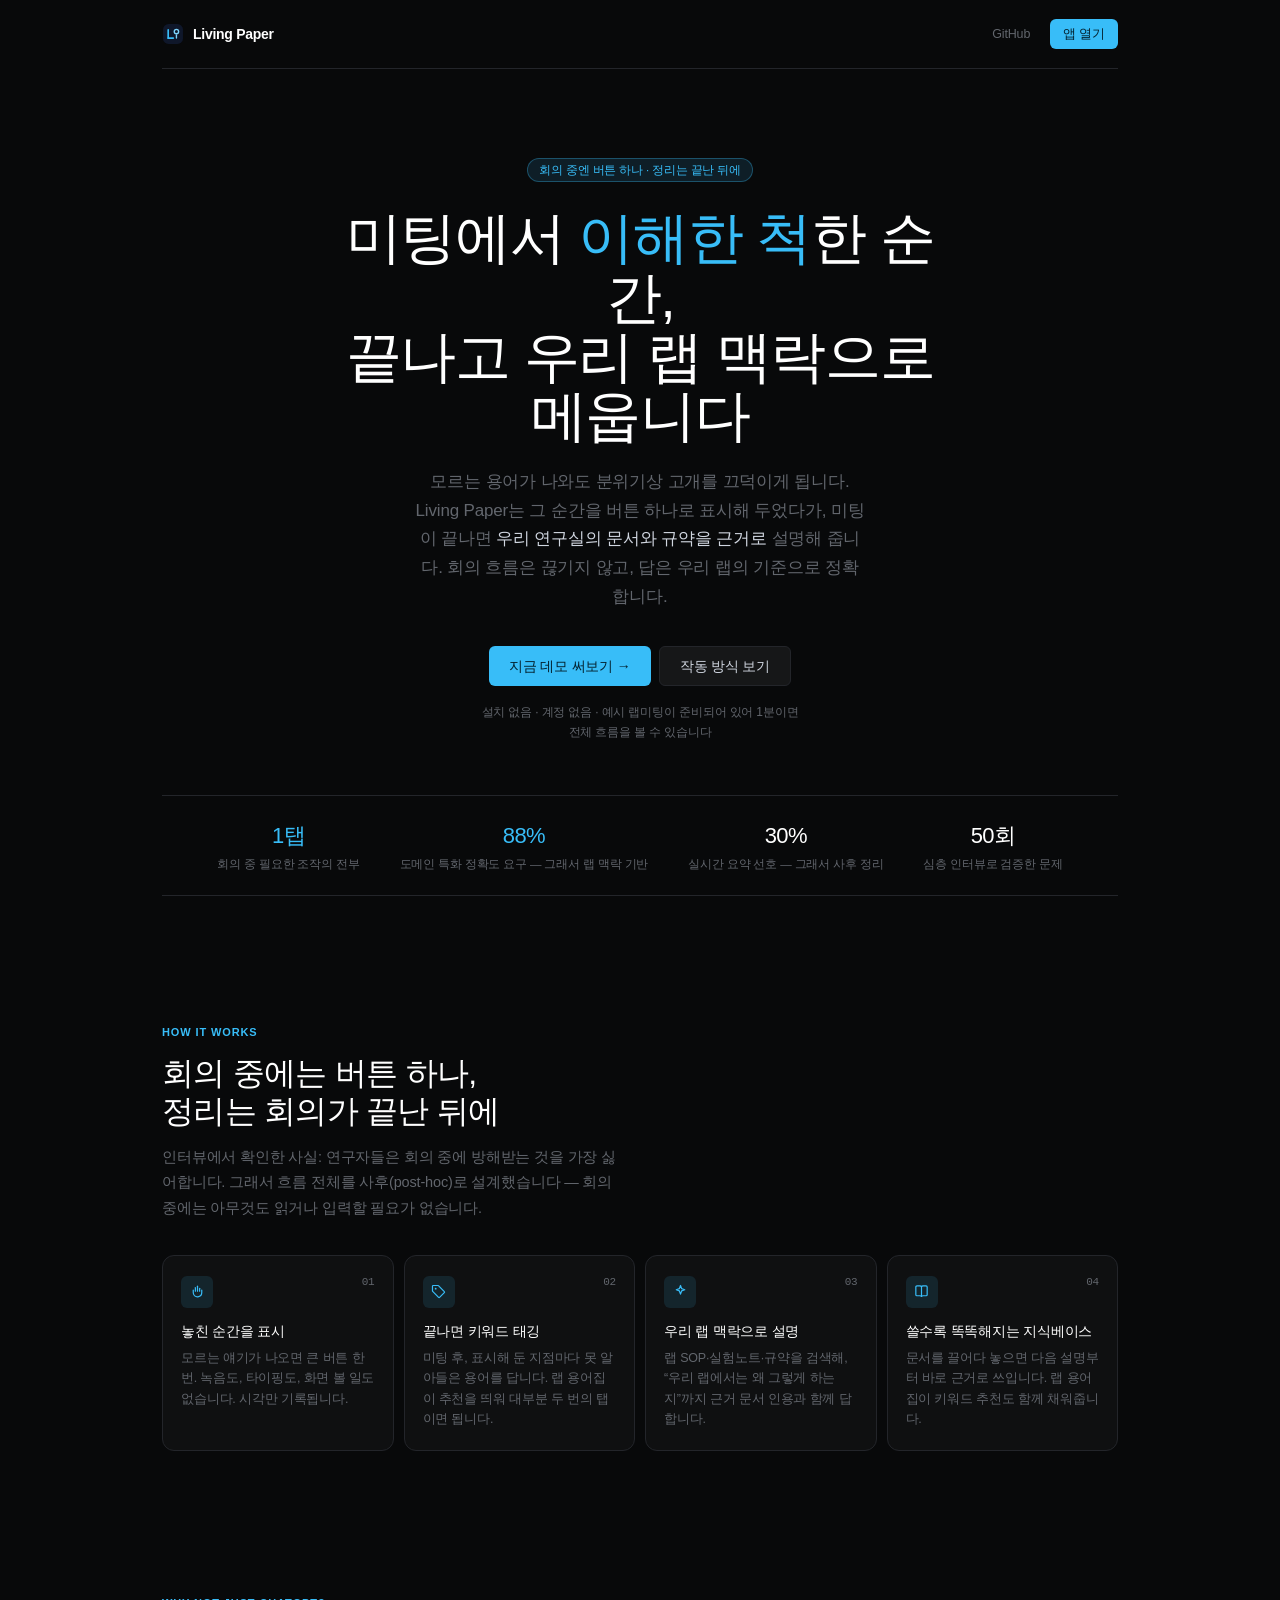
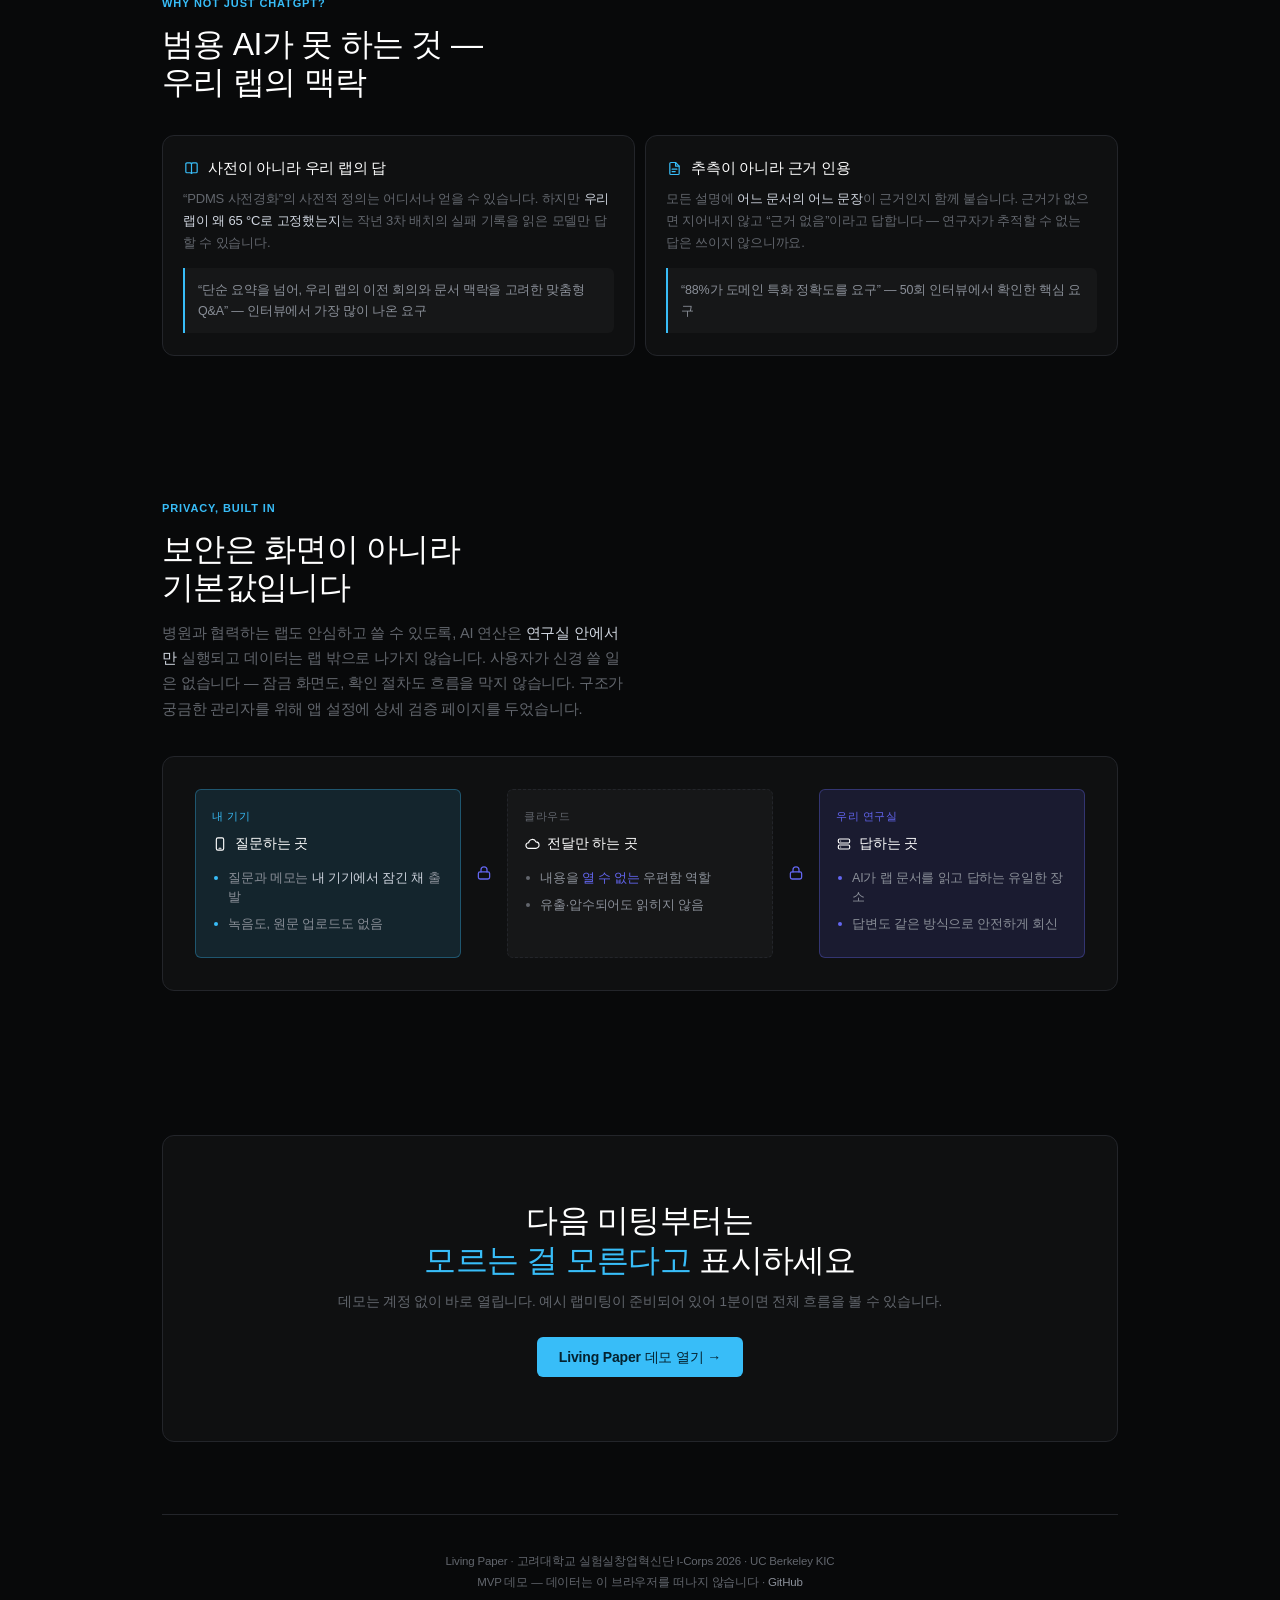
==== commit e1d11dae: "UX 우선 리디자인 — 보안을 전면에서 기반으로 물리기 사용자 인터뷰의 요구는 보안이 '있는 것'이지 '보이는 것'이 아니라는 판단에 따라, UI를 사용자 여정 중심으로 재구성: " ====
--- a/index.html
+++ b/index.html
@@ -4,9 +4,9 @@
 <meta charset="utf-8">
 <meta name="viewport" content="width=device-width,initial-scale=1,viewport-fit=cover">
 <title>Living Paper — 연구자를 위한 미팅 어시스턴트</title>
-<meta name="description" content="미팅에서 이해한 척 넘긴 순간을, 우리 랩의 맥락으로 설명해 주는 어시스턴트. AI 연산은 원내에서, 클라우드는 암호문 전달만 합니다.">
+<meta name="description" content="미팅에서 이해한 척 넘긴 순간을, 우리 랩의 맥락으로 설명해 주는 어시스턴트. 회의 중엔 버튼 하나, 정리는 끝난 뒤에 — 답은 랩 문서를 근거로.">
 <meta property="og:title" content="Living Paper — 연구자를 위한 미팅 어시스턴트">
-<meta property="og:description" content="가짜 이해(Fake Ah-Moment)를 끝내는 방법. 원내 처리 · 제로널리지 릴레이 · 랩 맥락 기반 설명.">
+<meta property="og:description" content="가짜 이해(Fake Ah-Moment)를 끝내는 방법. 버튼 한 번으로 표시하고, 회의가 끝나면 우리 랩 맥락으로 설명받으세요.">
 <meta property="og:type" content="website">
 <meta property="og:locale" content="ko_KR">
 <meta name="theme-color" content="#08090A">
@@ -151,29 +151,30 @@
   </nav>
 
   <header class="hero">
-    <span class="badge">원내 LLM 처리 · 클라우드는 암호문 전달만</span>
+    <span class="badge">회의 중엔 버튼 하나 · 정리는 끝난 뒤에</span>
     <h1>미팅에서 <em>이해한 척</em>한 순간,<br>끝나고 우리 랩 맥락으로 메웁니다</h1>
     <p>모르는 용어가 나와도 분위기상 고개를 끄덕이게 됩니다. Living Paper는 그 순간을
-    버튼 하나로 표시해 두었다가, 미팅이 끝나면 <b>우리 연구실의 문서와 규약을 근거로</b> 설명해 줍니다.</p>
+    버튼 하나로 표시해 두었다가, 미팅이 끝나면 <b>우리 연구실의 문서와 규약을 근거로</b> 설명해 줍니다.
+    회의 흐름은 끊기지 않고, 답은 우리 랩의 기준으로 정확합니다.</p>
     <div class="actions">
       <a class="go" href="app.html">지금 데모 써보기 →</a>
-      <a class="alt" href="#architecture">보안 구조 보기</a>
-    </div>
-    <p class="fine">설치 없음 · 계정 없음 · 데모의 모든 연산이 이 브라우저 안에서 실행되며 외부로 나가는 요청이 0건입니다</p>
+      <a class="alt" href="#how">작동 방식 보기</a>
+    </div>
+    <p class="fine">설치 없음 · 계정 없음 · 예시 랩미팅이 준비되어 있어 1분이면 전체 흐름을 볼 수 있습니다</p>
 
     <div class="strip">
+      <div class="s"><div class="v"><b>1탭</b></div><div class="k">회의 중 필요한 조작의 전부</div></div>
+      <div class="s"><div class="v"><b>88%</b></div><div class="k">도메인 특화 정확도 요구 — 그래서 랩 맥락 기반</div></div>
+      <div class="s"><div class="v">30%</div><div class="k">실시간 요약 선호 — 그래서 사후 정리</div></div>
       <div class="s"><div class="v">50회</div><div class="k">심층 인터뷰로 검증한 문제</div></div>
-      <div class="s"><div class="v"><b>95%</b></div><div class="k">온프레미스 보안 요구</div></div>
-      <div class="s"><div class="v"><b>88%</b></div><div class="k">도메인 특화 정확도 요구</div></div>
-      <div class="s"><div class="v">30%</div><div class="k">실시간 요약 선호 — 그래서 사후 정리</div></div>
     </div>
   </header>
 
-  <section>
+  <section id="how">
     <div class="sec-k">How it works</div>
     <h2 class="sec-h">회의 중에는 버튼 하나,<br>정리는 회의가 끝난 뒤에</h2>
-    <p class="sec-p">인터뷰에서 확인한 사실: 연구자들은 회의 중에 방해받는 것보다, 끝난 뒤 보안이
-    유지된 상태에서 정확한 답을 얻는 쪽을 선호합니다. 그래서 흐름 전체를 사후(post-hoc)로 설계했습니다.</p>
+    <p class="sec-p">인터뷰에서 확인한 사실: 연구자들은 회의 중에 방해받는 것을 가장 싫어합니다.
+    그래서 흐름 전체를 사후(post-hoc)로 설계했습니다 — 회의 중에는 아무것도 읽거나 입력할 필요가 없습니다.</p>
     <div class="steps">
       <div class="step"><span class="n">01</span>
         <span class="ic"><svg viewBox="0 0 24 24" fill="none" stroke="currentColor" stroke-width="1.7" stroke-linecap="round" stroke-linejoin="round"><path d="M12 4.5v7"/><path d="M9 6.5v5"/><path d="M15 7.5v4"/><path d="M6 10v3.5a6 6 0 0 0 6 6h.6a6 6 0 0 0 5.4-5.97V10"/></svg></span>
@@ -186,82 +187,71 @@
         <p>미팅 후, 표시해 둔 지점마다 못 알아들은 용어를 답니다. 랩 용어집이 추천을 띄워 대부분 두 번의 탭이면 됩니다.</p>
       </div>
       <div class="step"><span class="n">03</span>
-        <span class="ic"><svg viewBox="0 0 24 24" fill="none" stroke="currentColor" stroke-width="1.7" stroke-linecap="round" stroke-linejoin="round"><rect x="4.5" y="10.5" width="15" height="9.5" rx="2.2"/><path d="M8 10.5V7.8a4 4 0 0 1 8 0v2.7"/></svg></span>
-        <h3>기기에서 봉인 후 전송</h3>
-        <p>키워드와 메모는 브라우저 안에서 암호화됩니다. 클라우드 릴레이는 열 수 없는 봉투를 원내로 전달만 합니다.</p>
-      </div>
-      <div class="step"><span class="n">04</span>
         <span class="ic"><svg viewBox="0 0 24 24" fill="none" stroke="currentColor" stroke-width="1.7" stroke-linecap="round" stroke-linejoin="round"><path d="M12 3.5 13.6 8 18 9.6 13.6 11.2 12 15.7 10.4 11.2 6 9.6 10.4 8z"/></svg></span>
         <h3>우리 랩 맥락으로 설명</h3>
-        <p>원내 노드의 로컬 LLM이 랩 SOP·실험노트·규약을 검색해, “우리 랩에서는 왜 그렇게 하는지”까지 근거와 함께 답합니다.</p>
+        <p>랩 SOP·실험노트·규약을 검색해, “우리 랩에서는 왜 그렇게 하는지”까지 근거 문서 인용과 함께 답합니다.</p>
+      </div>
+      <div class="step"><span class="n">04</span>
+        <span class="ic"><svg viewBox="0 0 24 24" fill="none" stroke="currentColor" stroke-width="1.7" stroke-linecap="round" stroke-linejoin="round"><path d="M4 5.5A1.5 1.5 0 0 1 5.5 4H10a2.5 2.5 0 0 1 2 1 2.5 2.5 0 0 1 2-1h4.5A1.5 1.5 0 0 1 20 5.5v11a1.5 1.5 0 0 1-1.5 1.5H14a2.5 2.5 0 0 0-2 1 2.5 2.5 0 0 0-2-1H5.5A1.5 1.5 0 0 1 4 16.5z"/><path d="M12 5v14"/></svg></span>
+        <h3>쓸수록 똑똑해지는 지식베이스</h3>
+        <p>문서를 끌어다 놓으면 다음 설명부터 바로 근거로 쓰입니다. 랩 용어집이 키워드 추천도 함께 채워줍니다.</p>
+      </div>
+    </div>
+  </section>
+
+  <section>
+    <div class="sec-k">Why not just ChatGPT?</div>
+    <h2 class="sec-h">범용 AI가 못 하는 것 —<br>우리 랩의 맥락</h2>
+    <div class="duo">
+      <div class="panel">
+        <h3><svg viewBox="0 0 24 24" fill="none" stroke="currentColor" stroke-width="1.7" stroke-linecap="round" stroke-linejoin="round"><path d="M4 5.5A1.5 1.5 0 0 1 5.5 4H10a2.5 2.5 0 0 1 2 1 2.5 2.5 0 0 1 2-1h4.5A1.5 1.5 0 0 1 20 5.5v11a1.5 1.5 0 0 1-1.5 1.5H14a2.5 2.5 0 0 0-2 1 2.5 2.5 0 0 0-2-1H5.5A1.5 1.5 0 0 1 4 16.5z"/><path d="M12 5v14"/></svg>사전이 아니라 우리 랩의 답</h3>
+        <p>“PDMS 사전경화”의 사전적 정의는 어디서나 얻을 수 있습니다. 하지만 <b>우리 랩이 왜 65 °C로
+        고정했는지</b>는 작년 3차 배치의 실패 기록을 읽은 모델만 답할 수 있습니다.</p>
+        <div class="q">“단순 요약을 넘어, 우리 랩의 이전 회의와 문서 맥락을 고려한 맞춤형 Q&A” — 인터뷰에서 가장 많이 나온 요구</div>
+      </div>
+      <div class="panel">
+        <h3><svg viewBox="0 0 24 24" fill="none" stroke="currentColor" stroke-width="1.7" stroke-linecap="round" stroke-linejoin="round"><path d="M13.5 3.5H7a1.6 1.6 0 0 0-1.6 1.6v13.8A1.6 1.6 0 0 0 7 20.5h10a1.6 1.6 0 0 0 1.6-1.6V8.6z"/><path d="M13.5 3.5V8.6h5.1"/><path d="M8.6 13h6.8M8.6 16.3h4.4"/></svg>추측이 아니라 근거 인용</h3>
+        <p>모든 설명에 <b>어느 문서의 어느 문장</b>이 근거인지 함께 붙습니다. 근거가 없으면
+        지어내지 않고 “근거 없음”이라고 답합니다 — 연구자가 추적할 수 없는 답은 쓰이지 않으니까요.</p>
+        <div class="q">“88%가 도메인 특화 정확도를 요구” — 50회 인터뷰에서 확인한 핵심 요구</div>
       </div>
     </div>
   </section>
 
   <section id="architecture">
-    <div class="sec-k">Architecture</div>
-    <h2 class="sec-h">클라우드가 뚫려도<br>연구 데이터는 읽히지 않는 구조</h2>
-    <p class="sec-p">병원과 협력하는 랩은 데이터를 외부 클라우드 AI에 넣을 수 없습니다.
-    그래서 역할을 갈랐습니다 — <b>암호화와 AI 연산은 전부 경계 안에서</b>, 클라우드는 인증과 암호문 중계만.</p>
-
+    <div class="sec-k">Privacy, built in</div>
+    <h2 class="sec-h">보안은 화면이 아니라<br>기본값입니다</h2>
+    <p class="sec-p">병원과 협력하는 랩도 안심하고 쓸 수 있도록, AI 연산은 <b>연구실 안에서만</b> 실행되고
+    데이터는 랩 밖으로 나가지 않습니다. 사용자가 신경 쓸 일은 없습니다 — 잠금 화면도, 확인 절차도
+    흐름을 막지 않습니다. 구조가 궁금한 관리자를 위해 앱 설정에 상세 검증 페이지를 두었습니다.</p>
     <div class="arch">
       <div class="arch-grid">
         <div class="zone z-dev">
-          <div class="zt">내 기기 · 브라우저</div>
-          <h4><svg viewBox="0 0 24 24" fill="none" stroke="currentColor" stroke-width="1.7" stroke-linecap="round" stroke-linejoin="round"><rect x="6.5" y="2.8" width="11" height="18.4" rx="2.4"/><path d="M10.6 18.4h2.8"/></svg>봉인하는 곳</h4>
+          <div class="zt">내 기기</div>
+          <h4><svg viewBox="0 0 24 24" fill="none" stroke="currentColor" stroke-width="1.7" stroke-linecap="round" stroke-linejoin="round"><rect x="6.5" y="2.8" width="11" height="18.4" rx="2.4"/><path d="M10.6 18.4h2.8"/></svg>질문하는 곳</h4>
           <ul>
-            <li>P-256 기기 키 — <b>반출 불가</b>로 생성</li>
-            <li>AES-256-GCM 종단 봉인</li>
-            <li>수신자별 키 래핑 (ECDH-ES)</li>
-            <li>ECDSA 서명으로 위조 차단</li>
+            <li>질문과 메모는 <b>내 기기에서 잠긴 채</b> 출발</li>
+            <li>녹음도, 원문 업로드도 없음</li>
           </ul>
         </div>
-        <div class="pipe-a"><svg viewBox="0 0 24 24" fill="none" stroke="currentColor" stroke-width="1.7" stroke-linecap="round" stroke-linejoin="round"><rect x="4.5" y="10.5" width="15" height="9.5" rx="2.2"/><path d="M8 10.5V7.8a4 4 0 0 1 8 0v2.7"/></svg>암호문</div>
+        <div class="pipe-a"><svg viewBox="0 0 24 24" fill="none" stroke="currentColor" stroke-width="1.7" stroke-linecap="round" stroke-linejoin="round"><rect x="4.5" y="10.5" width="15" height="9.5" rx="2.2"/><path d="M8 10.5V7.8a4 4 0 0 1 8 0v2.7"/></svg></div>
         <div class="zone z-cloud">
-          <div class="zt">클라우드 · 신뢰하지 않음</div>
+          <div class="zt">클라우드</div>
           <h4><svg viewBox="0 0 24 24" fill="none" stroke="currentColor" stroke-width="1.7" stroke-linecap="round" stroke-linejoin="round"><path d="M7.2 18.5A4.2 4.2 0 0 1 7 10.1a5.6 5.6 0 0 1 10.8-1.3A3.9 3.9 0 0 1 17.6 18.5z"/></svg>전달만 하는 곳</h4>
           <ul>
-            <li>인증 · 기기 디렉터리 · 큐잉</li>
-            <li>보는 것: 라우팅 메타데이터뿐</li>
-            <li>복호화 키 <b>없음</b> — 유출돼도 암호문</li>
-            <li>키 바꿔치기는 대면 지문 확인으로 탐지</li>
+            <li>내용을 <b>열 수 없는</b> 우편함 역할</li>
+            <li>유출·압수되어도 읽히지 않음</li>
           </ul>
         </div>
-        <div class="pipe-a"><svg viewBox="0 0 24 24" fill="none" stroke="currentColor" stroke-width="1.7" stroke-linecap="round" stroke-linejoin="round"><rect x="4.5" y="10.5" width="15" height="9.5" rx="2.2"/><path d="M8 10.5V7.8a4 4 0 0 1 8 0v2.7"/></svg>암호문</div>
+        <div class="pipe-a"><svg viewBox="0 0 24 24" fill="none" stroke="currentColor" stroke-width="1.7" stroke-linecap="round" stroke-linejoin="round"><rect x="4.5" y="10.5" width="15" height="9.5" rx="2.2"/><path d="M8 10.5V7.8a4 4 0 0 1 8 0v2.7"/></svg></div>
         <div class="zone z-lab">
-          <div class="zt">원내 · 연구실 인프라</div>
-          <h4><svg viewBox="0 0 24 24" fill="none" stroke="currentColor" stroke-width="1.7" stroke-linecap="round" stroke-linejoin="round"><rect x="3.5" y="4.5" width="17" height="6" rx="1.8"/><rect x="3.5" y="13.5" width="17" height="6" rx="1.8"/><path d="M7 7.5h.01M7 16.5h.01"/></svg>연산하는 곳</h4>
+          <div class="zt">우리 연구실</div>
+          <h4><svg viewBox="0 0 24 24" fill="none" stroke="currentColor" stroke-width="1.7" stroke-linecap="round" stroke-linejoin="round"><rect x="3.5" y="4.5" width="17" height="6" rx="1.8"/><rect x="3.5" y="13.5" width="17" height="6" rx="1.8"/><path d="M7 7.5h.01M7 16.5h.01"/></svg>답하는 곳</h4>
           <ul>
-            <li>복호화는 여기서만 일어남</li>
-            <li>로컬 LLM + 랩 지식베이스 RAG</li>
-            <li>지식베이스는 랩 키로 저장 시 암호화</li>
-            <li>답변도 봉인되어 같은 길로 회신</li>
+            <li>AI가 랩 문서를 읽고 답하는 유일한 장소</li>
+            <li>답변도 같은 방식으로 안전하게 회신</li>
           </ul>
         </div>
-      </div>
-      <div class="arch-note">
-        <svg viewBox="0 0 24 24" fill="none" stroke="currentColor" stroke-width="1.7" stroke-linecap="round" stroke-linejoin="round"><path d="M12 3.2 19 6v5.4c0 4.2-2.9 7.6-7 9.4-4.1-1.8-7-5.2-7-9.4V6z"/><path d="M9.3 12.2l1.9 1.9 3.6-3.7"/></svg>
-        <span>앱의 <b>보안 탭</b>에서 이 구조를 직접 검증할 수 있습니다 — 릴레이가 저장한 실제 바이트를 열어,
-        방금 입력한 단어를 그 안에서 검색해 보세요. 0건이 나와야 정상이고, 실제로 0건이 나옵니다.</span>
-      </div>
-    </div>
-  </section>
-
-  <section>
-    <div class="sec-k">Why not just ChatGPT?</div>
-    <h2 class="sec-h">범용 AI가 못 하는 두 가지</h2>
-    <div class="duo">
-      <div class="panel">
-        <h3><svg viewBox="0 0 24 24" fill="none" stroke="currentColor" stroke-width="1.7" stroke-linecap="round" stroke-linejoin="round"><path d="M4 5.5A1.5 1.5 0 0 1 5.5 4H10a2.5 2.5 0 0 1 2 1 2.5 2.5 0 0 1 2-1h4.5A1.5 1.5 0 0 1 20 5.5v11a1.5 1.5 0 0 1-1.5 1.5H14a2.5 2.5 0 0 0-2 1 2.5 2.5 0 0 0-2-1H5.5A1.5 1.5 0 0 1 4 16.5z"/><path d="M12 5v14"/></svg>우리 랩의 맥락</h3>
-        <p>“PDMS 사전경화”의 사전적 정의는 어디서나 얻을 수 있습니다. 하지만 <b>우리 랩이 왜 65 °C로
-        고정했는지</b>는 작년 3차 배치의 실패 기록을 읽은 모델만 답할 수 있습니다.</p>
-        <div class="q">“단순 요약을 넘어, 우리 랩의 이전 회의와 문서 맥락을 고려한 맞춤형 Q&A” — 인터뷰에서 가장 많이 나온 요구</div>
-      </div>
-      <div class="panel">
-        <h3><svg viewBox="0 0 24 24" fill="none" stroke="currentColor" stroke-width="1.7" stroke-linecap="round" stroke-linejoin="round"><path d="M12 3.2 19 6v5.4c0 4.2-2.9 7.6-7 9.4-4.1-1.8-7-5.2-7-9.4V6z"/><path d="M9.3 12.2l1.9 1.9 3.6-3.7"/></svg>병원급 보안</h3>
-        <p>병원 협력 과제의 실험 데이터는 <b>기관 밖으로 나갈 수 없습니다</b>. 외부 클라우드 AI에 붙여넣는 순간
-        규정 위반입니다. Living Paper는 애초에 평문이 경계를 넘지 않도록 설계됐습니다.</p>
-        <div class="q">“병원과 협력하는 바이오 엔지니어들이 데이터 보안 문제로 기존 클라우드 AI를 쓰지 못한다” — 50회 인터뷰의 핵심 인사이트</div>
       </div>
     </div>
   </section>
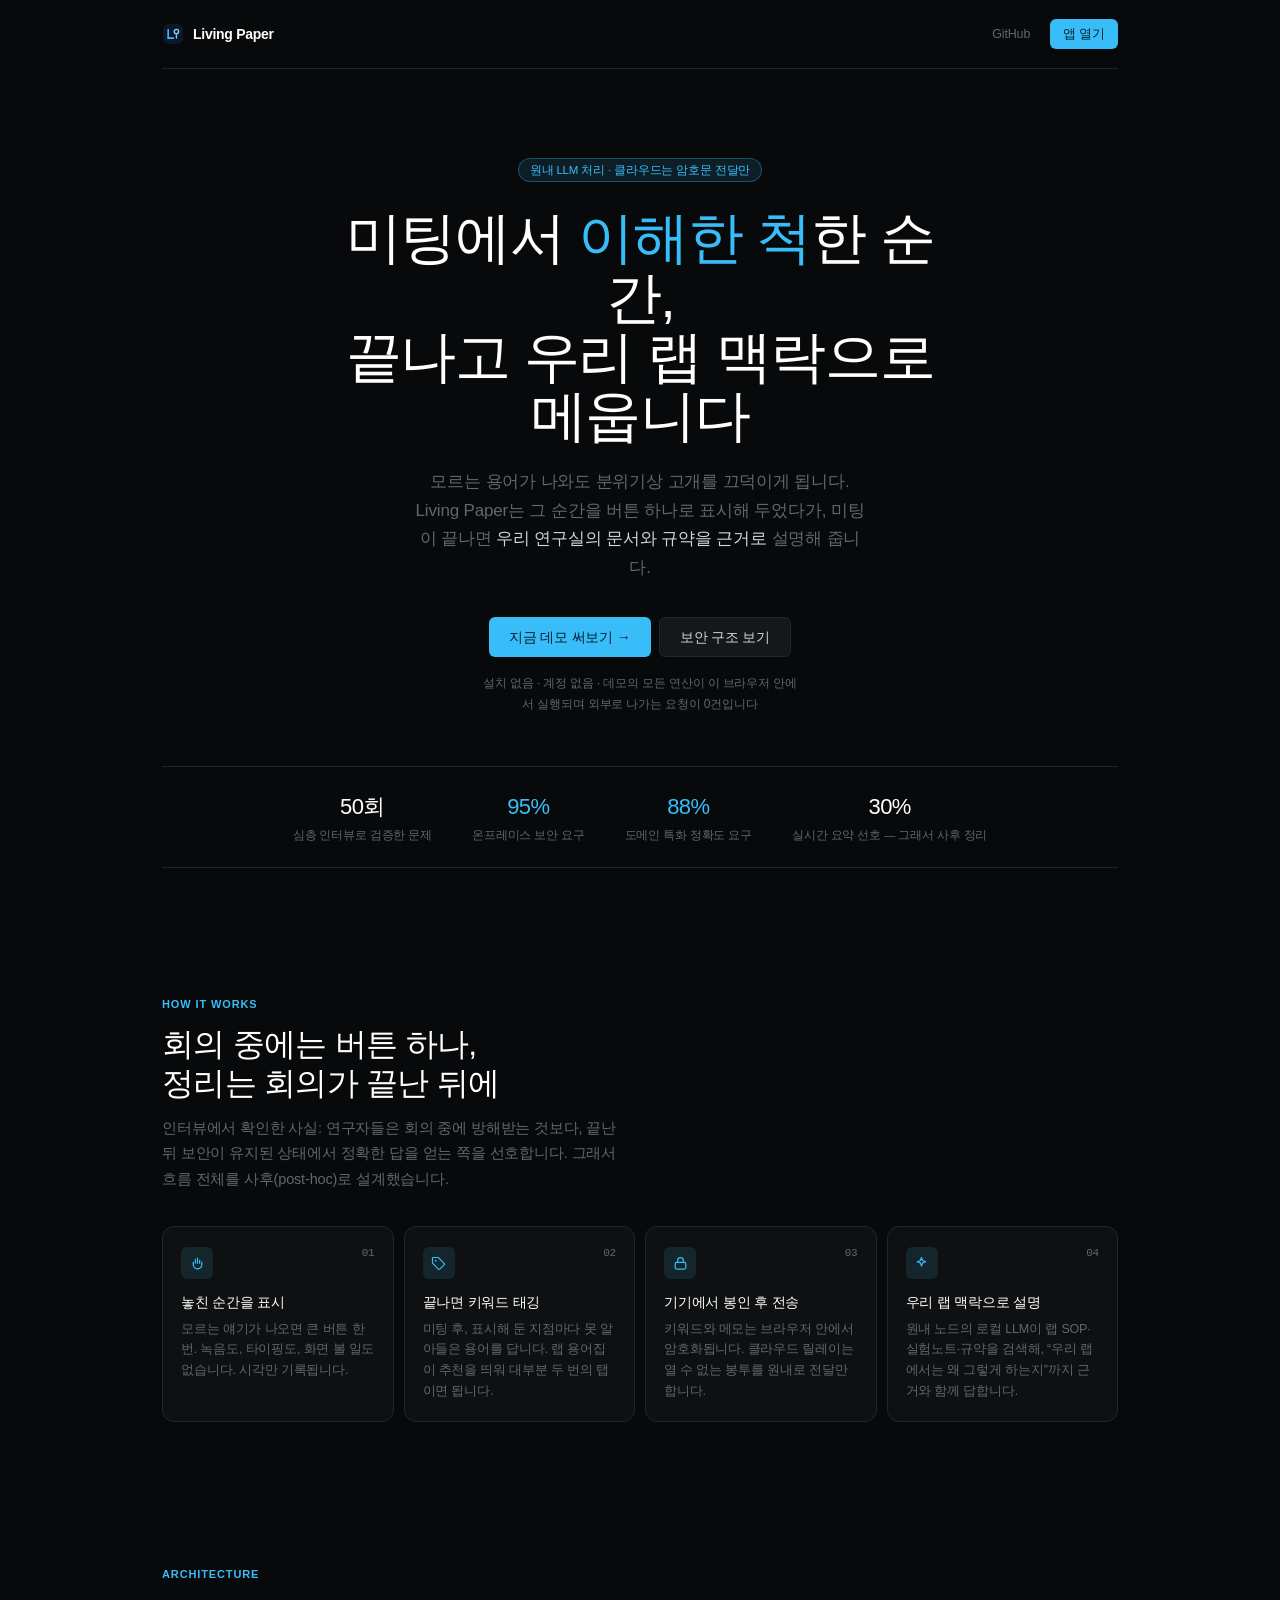
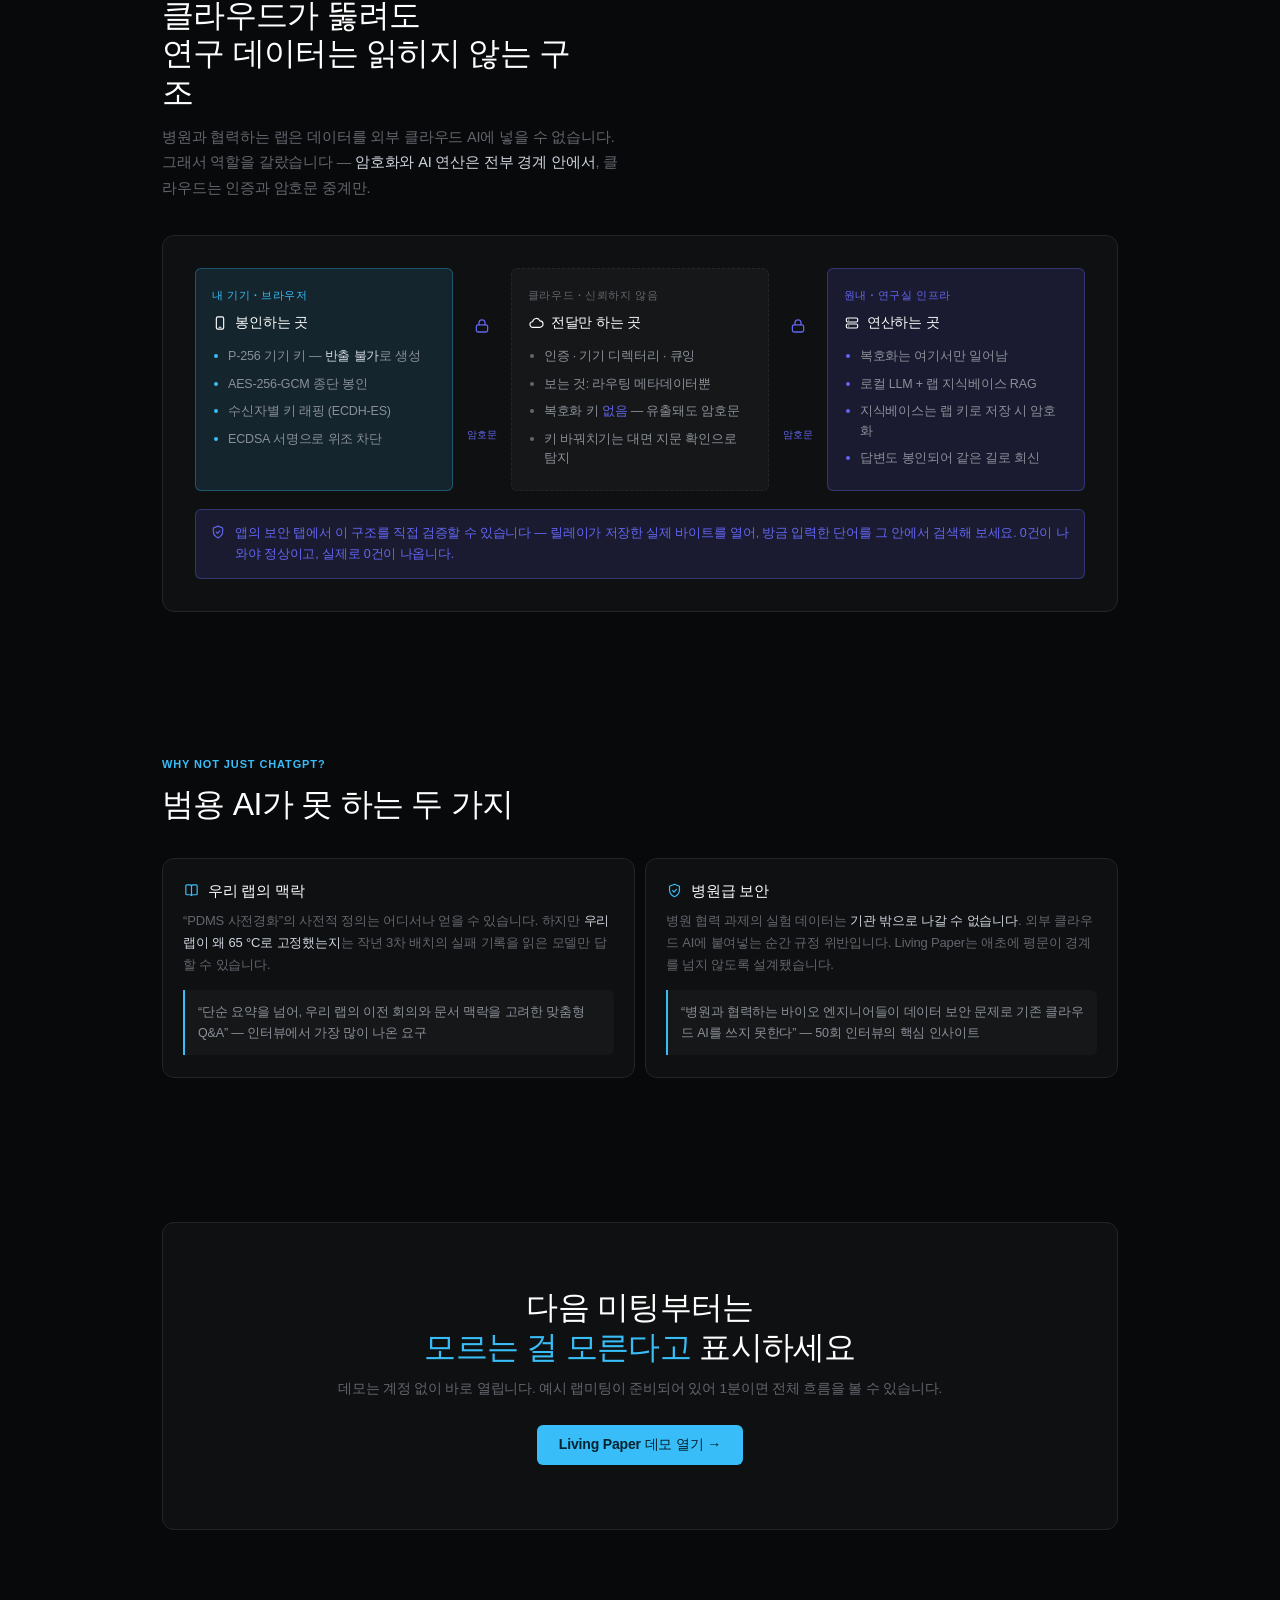
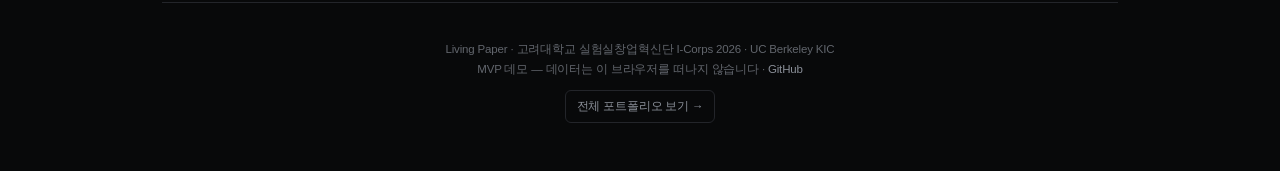
==== commit b3eaa429: "실서버 모드에 노드 발견 추가 — 실제 원내 노드로 왕복 검증, 랜딩 비콘·포폴 백링크 실서버로 전환하면 state.node 가 끝내 null 이라 질문도 문서 수집도 멈췄다. 기" ====
--- a/index.html
+++ b/index.html
@@ -4,9 +4,9 @@
 <meta charset="utf-8">
 <meta name="viewport" content="width=device-width,initial-scale=1,viewport-fit=cover">
 <title>Living Paper — 연구자를 위한 미팅 어시스턴트</title>
-<meta name="description" content="미팅에서 이해한 척 넘긴 순간을, 우리 랩의 맥락으로 설명해 주는 어시스턴트. 회의 중엔 버튼 하나, 정리는 끝난 뒤에 — 답은 랩 문서를 근거로.">
+<meta name="description" content="미팅에서 이해한 척 넘긴 순간을, 우리 랩의 맥락으로 설명해 주는 어시스턴트. AI 연산은 원내에서, 클라우드는 암호문 전달만 합니다.">
 <meta property="og:title" content="Living Paper — 연구자를 위한 미팅 어시스턴트">
-<meta property="og:description" content="가짜 이해(Fake Ah-Moment)를 끝내는 방법. 버튼 한 번으로 표시하고, 회의가 끝나면 우리 랩 맥락으로 설명받으세요.">
+<meta property="og:description" content="가짜 이해(Fake Ah-Moment)를 끝내는 방법. 원내 처리 · 제로널리지 릴레이 · 랩 맥락 기반 설명.">
 <meta property="og:type" content="website">
 <meta property="og:locale" content="ko_KR">
 <meta name="theme-color" content="#08090A">
@@ -136,6 +136,9 @@
   footer{padding:36px 0 48px;text-align:center;font-size:11.5px;color:var(--text-4);
     line-height:1.8;border-top:1px solid var(--line)}
   footer a{color:var(--text-3)}
+  footer .backlink{display:inline-block;margin-top:10px;padding:5px 11px;border:1px solid var(--line);
+    border-radius:var(--r);color:var(--text-3);text-decoration:none}
+  footer .backlink:hover{border-color:var(--text-4);color:var(--text-2)}
 </style>
 </head>
 <body>
@@ -151,30 +154,29 @@
   </nav>
 
   <header class="hero">
-    <span class="badge">회의 중엔 버튼 하나 · 정리는 끝난 뒤에</span>
+    <span class="badge">원내 LLM 처리 · 클라우드는 암호문 전달만</span>
     <h1>미팅에서 <em>이해한 척</em>한 순간,<br>끝나고 우리 랩 맥락으로 메웁니다</h1>
     <p>모르는 용어가 나와도 분위기상 고개를 끄덕이게 됩니다. Living Paper는 그 순간을
-    버튼 하나로 표시해 두었다가, 미팅이 끝나면 <b>우리 연구실의 문서와 규약을 근거로</b> 설명해 줍니다.
-    회의 흐름은 끊기지 않고, 답은 우리 랩의 기준으로 정확합니다.</p>
+    버튼 하나로 표시해 두었다가, 미팅이 끝나면 <b>우리 연구실의 문서와 규약을 근거로</b> 설명해 줍니다.</p>
     <div class="actions">
       <a class="go" href="app.html">지금 데모 써보기 →</a>
-      <a class="alt" href="#how">작동 방식 보기</a>
-    </div>
-    <p class="fine">설치 없음 · 계정 없음 · 예시 랩미팅이 준비되어 있어 1분이면 전체 흐름을 볼 수 있습니다</p>
+      <a class="alt" href="#architecture">보안 구조 보기</a>
+    </div>
+    <p class="fine">설치 없음 · 계정 없음 · 데모의 모든 연산이 이 브라우저 안에서 실행되며 외부로 나가는 요청이 0건입니다</p>
 
     <div class="strip">
-      <div class="s"><div class="v"><b>1탭</b></div><div class="k">회의 중 필요한 조작의 전부</div></div>
-      <div class="s"><div class="v"><b>88%</b></div><div class="k">도메인 특화 정확도 요구 — 그래서 랩 맥락 기반</div></div>
+      <div class="s"><div class="v">50회</div><div class="k">심층 인터뷰로 검증한 문제</div></div>
+      <div class="s"><div class="v"><b>95%</b></div><div class="k">온프레미스 보안 요구</div></div>
+      <div class="s"><div class="v"><b>88%</b></div><div class="k">도메인 특화 정확도 요구</div></div>
       <div class="s"><div class="v">30%</div><div class="k">실시간 요약 선호 — 그래서 사후 정리</div></div>
-      <div class="s"><div class="v">50회</div><div class="k">심층 인터뷰로 검증한 문제</div></div>
     </div>
   </header>
 
-  <section id="how">
+  <section>
     <div class="sec-k">How it works</div>
     <h2 class="sec-h">회의 중에는 버튼 하나,<br>정리는 회의가 끝난 뒤에</h2>
-    <p class="sec-p">인터뷰에서 확인한 사실: 연구자들은 회의 중에 방해받는 것을 가장 싫어합니다.
-    그래서 흐름 전체를 사후(post-hoc)로 설계했습니다 — 회의 중에는 아무것도 읽거나 입력할 필요가 없습니다.</p>
+    <p class="sec-p">인터뷰에서 확인한 사실: 연구자들은 회의 중에 방해받는 것보다, 끝난 뒤 보안이
+    유지된 상태에서 정확한 답을 얻는 쪽을 선호합니다. 그래서 흐름 전체를 사후(post-hoc)로 설계했습니다.</p>
     <div class="steps">
       <div class="step"><span class="n">01</span>
         <span class="ic"><svg viewBox="0 0 24 24" fill="none" stroke="currentColor" stroke-width="1.7" stroke-linecap="round" stroke-linejoin="round"><path d="M12 4.5v7"/><path d="M9 6.5v5"/><path d="M15 7.5v4"/><path d="M6 10v3.5a6 6 0 0 0 6 6h.6a6 6 0 0 0 5.4-5.97V10"/></svg></span>
@@ -187,71 +189,82 @@
         <p>미팅 후, 표시해 둔 지점마다 못 알아들은 용어를 답니다. 랩 용어집이 추천을 띄워 대부분 두 번의 탭이면 됩니다.</p>
       </div>
       <div class="step"><span class="n">03</span>
+        <span class="ic"><svg viewBox="0 0 24 24" fill="none" stroke="currentColor" stroke-width="1.7" stroke-linecap="round" stroke-linejoin="round"><rect x="4.5" y="10.5" width="15" height="9.5" rx="2.2"/><path d="M8 10.5V7.8a4 4 0 0 1 8 0v2.7"/></svg></span>
+        <h3>기기에서 봉인 후 전송</h3>
+        <p>키워드와 메모는 브라우저 안에서 암호화됩니다. 클라우드 릴레이는 열 수 없는 봉투를 원내로 전달만 합니다.</p>
+      </div>
+      <div class="step"><span class="n">04</span>
         <span class="ic"><svg viewBox="0 0 24 24" fill="none" stroke="currentColor" stroke-width="1.7" stroke-linecap="round" stroke-linejoin="round"><path d="M12 3.5 13.6 8 18 9.6 13.6 11.2 12 15.7 10.4 11.2 6 9.6 10.4 8z"/></svg></span>
         <h3>우리 랩 맥락으로 설명</h3>
-        <p>랩 SOP·실험노트·규약을 검색해, “우리 랩에서는 왜 그렇게 하는지”까지 근거 문서 인용과 함께 답합니다.</p>
-      </div>
-      <div class="step"><span class="n">04</span>
-        <span class="ic"><svg viewBox="0 0 24 24" fill="none" stroke="currentColor" stroke-width="1.7" stroke-linecap="round" stroke-linejoin="round"><path d="M4 5.5A1.5 1.5 0 0 1 5.5 4H10a2.5 2.5 0 0 1 2 1 2.5 2.5 0 0 1 2-1h4.5A1.5 1.5 0 0 1 20 5.5v11a1.5 1.5 0 0 1-1.5 1.5H14a2.5 2.5 0 0 0-2 1 2.5 2.5 0 0 0-2-1H5.5A1.5 1.5 0 0 1 4 16.5z"/><path d="M12 5v14"/></svg></span>
-        <h3>쓸수록 똑똑해지는 지식베이스</h3>
-        <p>문서를 끌어다 놓으면 다음 설명부터 바로 근거로 쓰입니다. 랩 용어집이 키워드 추천도 함께 채워줍니다.</p>
+        <p>원내 노드의 로컬 LLM이 랩 SOP·실험노트·규약을 검색해, “우리 랩에서는 왜 그렇게 하는지”까지 근거와 함께 답합니다.</p>
+      </div>
+    </div>
+  </section>
+
+  <section id="architecture">
+    <div class="sec-k">Architecture</div>
+    <h2 class="sec-h">클라우드가 뚫려도<br>연구 데이터는 읽히지 않는 구조</h2>
+    <p class="sec-p">병원과 협력하는 랩은 데이터를 외부 클라우드 AI에 넣을 수 없습니다.
+    그래서 역할을 갈랐습니다 — <b>암호화와 AI 연산은 전부 경계 안에서</b>, 클라우드는 인증과 암호문 중계만.</p>
+
+    <div class="arch">
+      <div class="arch-grid">
+        <div class="zone z-dev">
+          <div class="zt">내 기기 · 브라우저</div>
+          <h4><svg viewBox="0 0 24 24" fill="none" stroke="currentColor" stroke-width="1.7" stroke-linecap="round" stroke-linejoin="round"><rect x="6.5" y="2.8" width="11" height="18.4" rx="2.4"/><path d="M10.6 18.4h2.8"/></svg>봉인하는 곳</h4>
+          <ul>
+            <li>P-256 기기 키 — <b>반출 불가</b>로 생성</li>
+            <li>AES-256-GCM 종단 봉인</li>
+            <li>수신자별 키 래핑 (ECDH-ES)</li>
+            <li>ECDSA 서명으로 위조 차단</li>
+          </ul>
+        </div>
+        <div class="pipe-a"><svg viewBox="0 0 24 24" fill="none" stroke="currentColor" stroke-width="1.7" stroke-linecap="round" stroke-linejoin="round"><rect x="4.5" y="10.5" width="15" height="9.5" rx="2.2"/><path d="M8 10.5V7.8a4 4 0 0 1 8 0v2.7"/></svg>암호문</div>
+        <div class="zone z-cloud">
+          <div class="zt">클라우드 · 신뢰하지 않음</div>
+          <h4><svg viewBox="0 0 24 24" fill="none" stroke="currentColor" stroke-width="1.7" stroke-linecap="round" stroke-linejoin="round"><path d="M7.2 18.5A4.2 4.2 0 0 1 7 10.1a5.6 5.6 0 0 1 10.8-1.3A3.9 3.9 0 0 1 17.6 18.5z"/></svg>전달만 하는 곳</h4>
+          <ul>
+            <li>인증 · 기기 디렉터리 · 큐잉</li>
+            <li>보는 것: 라우팅 메타데이터뿐</li>
+            <li>복호화 키 <b>없음</b> — 유출돼도 암호문</li>
+            <li>키 바꿔치기는 대면 지문 확인으로 탐지</li>
+          </ul>
+        </div>
+        <div class="pipe-a"><svg viewBox="0 0 24 24" fill="none" stroke="currentColor" stroke-width="1.7" stroke-linecap="round" stroke-linejoin="round"><rect x="4.5" y="10.5" width="15" height="9.5" rx="2.2"/><path d="M8 10.5V7.8a4 4 0 0 1 8 0v2.7"/></svg>암호문</div>
+        <div class="zone z-lab">
+          <div class="zt">원내 · 연구실 인프라</div>
+          <h4><svg viewBox="0 0 24 24" fill="none" stroke="currentColor" stroke-width="1.7" stroke-linecap="round" stroke-linejoin="round"><rect x="3.5" y="4.5" width="17" height="6" rx="1.8"/><rect x="3.5" y="13.5" width="17" height="6" rx="1.8"/><path d="M7 7.5h.01M7 16.5h.01"/></svg>연산하는 곳</h4>
+          <ul>
+            <li>복호화는 여기서만 일어남</li>
+            <li>로컬 LLM + 랩 지식베이스 RAG</li>
+            <li>지식베이스는 랩 키로 저장 시 암호화</li>
+            <li>답변도 봉인되어 같은 길로 회신</li>
+          </ul>
+        </div>
+      </div>
+      <div class="arch-note">
+        <svg viewBox="0 0 24 24" fill="none" stroke="currentColor" stroke-width="1.7" stroke-linecap="round" stroke-linejoin="round"><path d="M12 3.2 19 6v5.4c0 4.2-2.9 7.6-7 9.4-4.1-1.8-7-5.2-7-9.4V6z"/><path d="M9.3 12.2l1.9 1.9 3.6-3.7"/></svg>
+        <span>앱의 <b>보안 탭</b>에서 이 구조를 직접 검증할 수 있습니다 — 릴레이가 저장한 실제 바이트를 열어,
+        방금 입력한 단어를 그 안에서 검색해 보세요. 0건이 나와야 정상이고, 실제로 0건이 나옵니다.</span>
       </div>
     </div>
   </section>
 
   <section>
     <div class="sec-k">Why not just ChatGPT?</div>
-    <h2 class="sec-h">범용 AI가 못 하는 것 —<br>우리 랩의 맥락</h2>
+    <h2 class="sec-h">범용 AI가 못 하는 두 가지</h2>
     <div class="duo">
       <div class="panel">
-        <h3><svg viewBox="0 0 24 24" fill="none" stroke="currentColor" stroke-width="1.7" stroke-linecap="round" stroke-linejoin="round"><path d="M4 5.5A1.5 1.5 0 0 1 5.5 4H10a2.5 2.5 0 0 1 2 1 2.5 2.5 0 0 1 2-1h4.5A1.5 1.5 0 0 1 20 5.5v11a1.5 1.5 0 0 1-1.5 1.5H14a2.5 2.5 0 0 0-2 1 2.5 2.5 0 0 0-2-1H5.5A1.5 1.5 0 0 1 4 16.5z"/><path d="M12 5v14"/></svg>사전이 아니라 우리 랩의 답</h3>
+        <h3><svg viewBox="0 0 24 24" fill="none" stroke="currentColor" stroke-width="1.7" stroke-linecap="round" stroke-linejoin="round"><path d="M4 5.5A1.5 1.5 0 0 1 5.5 4H10a2.5 2.5 0 0 1 2 1 2.5 2.5 0 0 1 2-1h4.5A1.5 1.5 0 0 1 20 5.5v11a1.5 1.5 0 0 1-1.5 1.5H14a2.5 2.5 0 0 0-2 1 2.5 2.5 0 0 0-2-1H5.5A1.5 1.5 0 0 1 4 16.5z"/><path d="M12 5v14"/></svg>우리 랩의 맥락</h3>
         <p>“PDMS 사전경화”의 사전적 정의는 어디서나 얻을 수 있습니다. 하지만 <b>우리 랩이 왜 65 °C로
         고정했는지</b>는 작년 3차 배치의 실패 기록을 읽은 모델만 답할 수 있습니다.</p>
         <div class="q">“단순 요약을 넘어, 우리 랩의 이전 회의와 문서 맥락을 고려한 맞춤형 Q&A” — 인터뷰에서 가장 많이 나온 요구</div>
       </div>
       <div class="panel">
-        <h3><svg viewBox="0 0 24 24" fill="none" stroke="currentColor" stroke-width="1.7" stroke-linecap="round" stroke-linejoin="round"><path d="M13.5 3.5H7a1.6 1.6 0 0 0-1.6 1.6v13.8A1.6 1.6 0 0 0 7 20.5h10a1.6 1.6 0 0 0 1.6-1.6V8.6z"/><path d="M13.5 3.5V8.6h5.1"/><path d="M8.6 13h6.8M8.6 16.3h4.4"/></svg>추측이 아니라 근거 인용</h3>
-        <p>모든 설명에 <b>어느 문서의 어느 문장</b>이 근거인지 함께 붙습니다. 근거가 없으면
-        지어내지 않고 “근거 없음”이라고 답합니다 — 연구자가 추적할 수 없는 답은 쓰이지 않으니까요.</p>
-        <div class="q">“88%가 도메인 특화 정확도를 요구” — 50회 인터뷰에서 확인한 핵심 요구</div>
-      </div>
-    </div>
-  </section>
-
-  <section id="architecture">
-    <div class="sec-k">Privacy, built in</div>
-    <h2 class="sec-h">보안은 화면이 아니라<br>기본값입니다</h2>
-    <p class="sec-p">병원과 협력하는 랩도 안심하고 쓸 수 있도록, AI 연산은 <b>연구실 안에서만</b> 실행되고
-    데이터는 랩 밖으로 나가지 않습니다. 사용자가 신경 쓸 일은 없습니다 — 잠금 화면도, 확인 절차도
-    흐름을 막지 않습니다. 구조가 궁금한 관리자를 위해 앱 설정에 상세 검증 페이지를 두었습니다.</p>
-    <div class="arch">
-      <div class="arch-grid">
-        <div class="zone z-dev">
-          <div class="zt">내 기기</div>
-          <h4><svg viewBox="0 0 24 24" fill="none" stroke="currentColor" stroke-width="1.7" stroke-linecap="round" stroke-linejoin="round"><rect x="6.5" y="2.8" width="11" height="18.4" rx="2.4"/><path d="M10.6 18.4h2.8"/></svg>질문하는 곳</h4>
-          <ul>
-            <li>질문과 메모는 <b>내 기기에서 잠긴 채</b> 출발</li>
-            <li>녹음도, 원문 업로드도 없음</li>
-          </ul>
-        </div>
-        <div class="pipe-a"><svg viewBox="0 0 24 24" fill="none" stroke="currentColor" stroke-width="1.7" stroke-linecap="round" stroke-linejoin="round"><rect x="4.5" y="10.5" width="15" height="9.5" rx="2.2"/><path d="M8 10.5V7.8a4 4 0 0 1 8 0v2.7"/></svg></div>
-        <div class="zone z-cloud">
-          <div class="zt">클라우드</div>
-          <h4><svg viewBox="0 0 24 24" fill="none" stroke="currentColor" stroke-width="1.7" stroke-linecap="round" stroke-linejoin="round"><path d="M7.2 18.5A4.2 4.2 0 0 1 7 10.1a5.6 5.6 0 0 1 10.8-1.3A3.9 3.9 0 0 1 17.6 18.5z"/></svg>전달만 하는 곳</h4>
-          <ul>
-            <li>내용을 <b>열 수 없는</b> 우편함 역할</li>
-            <li>유출·압수되어도 읽히지 않음</li>
-          </ul>
-        </div>
-        <div class="pipe-a"><svg viewBox="0 0 24 24" fill="none" stroke="currentColor" stroke-width="1.7" stroke-linecap="round" stroke-linejoin="round"><rect x="4.5" y="10.5" width="15" height="9.5" rx="2.2"/><path d="M8 10.5V7.8a4 4 0 0 1 8 0v2.7"/></svg></div>
-        <div class="zone z-lab">
-          <div class="zt">우리 연구실</div>
-          <h4><svg viewBox="0 0 24 24" fill="none" stroke="currentColor" stroke-width="1.7" stroke-linecap="round" stroke-linejoin="round"><rect x="3.5" y="4.5" width="17" height="6" rx="1.8"/><rect x="3.5" y="13.5" width="17" height="6" rx="1.8"/><path d="M7 7.5h.01M7 16.5h.01"/></svg>답하는 곳</h4>
-          <ul>
-            <li>AI가 랩 문서를 읽고 답하는 유일한 장소</li>
-            <li>답변도 같은 방식으로 안전하게 회신</li>
-          </ul>
-        </div>
+        <h3><svg viewBox="0 0 24 24" fill="none" stroke="currentColor" stroke-width="1.7" stroke-linecap="round" stroke-linejoin="round"><path d="M12 3.2 19 6v5.4c0 4.2-2.9 7.6-7 9.4-4.1-1.8-7-5.2-7-9.4V6z"/><path d="M9.3 12.2l1.9 1.9 3.6-3.7"/></svg>병원급 보안</h3>
+        <p>병원 협력 과제의 실험 데이터는 <b>기관 밖으로 나갈 수 없습니다</b>. 외부 클라우드 AI에 붙여넣는 순간
+        규정 위반입니다. Living Paper는 애초에 평문이 경계를 넘지 않도록 설계됐습니다.</p>
+        <div class="q">“병원과 협력하는 바이오 엔지니어들이 데이터 보안 문제로 기존 클라우드 AI를 쓰지 못한다” — 50회 인터뷰의 핵심 인사이트</div>
       </div>
     </div>
   </section>
@@ -267,8 +280,10 @@
   <footer>
     Living Paper · 고려대학교 실험실창업혁신단 I-Corps 2026 · UC Berkeley KIC<br>
     MVP 데모 — 데이터는 이 브라우저를 떠나지 않습니다 ·
-    <a href="https://github.com/euichanlee0608-svg" target="_blank" rel="noopener">GitHub</a>
+    <a href="https://github.com/euichanlee0608-svg" target="_blank" rel="noopener">GitHub</a><br>
+    <a class="backlink" href="https://euichanlee0608-svg.github.io/" target="_blank" rel="noopener">전체 포트폴리오 보기 →</a>
   </footer>
 </div>
+<script src="assets/beacon.js"></script>
 </body>
 </html>
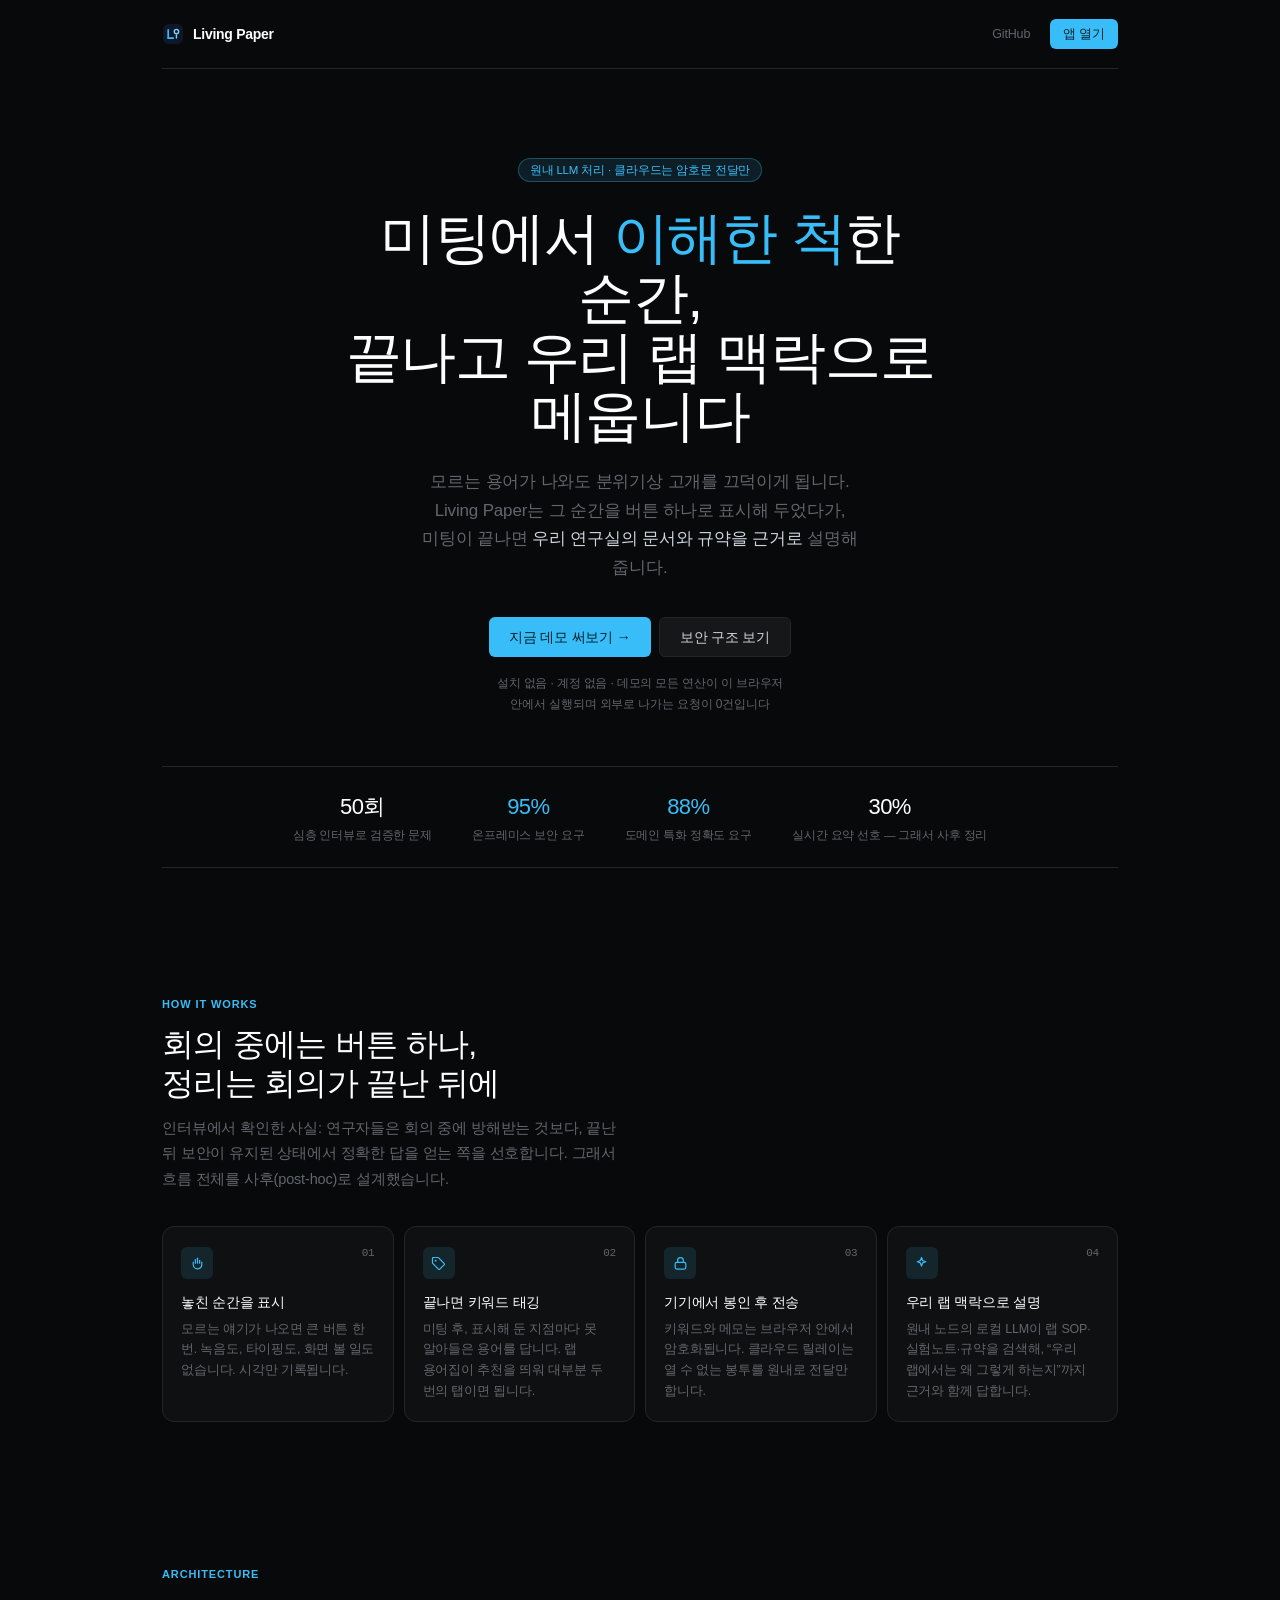
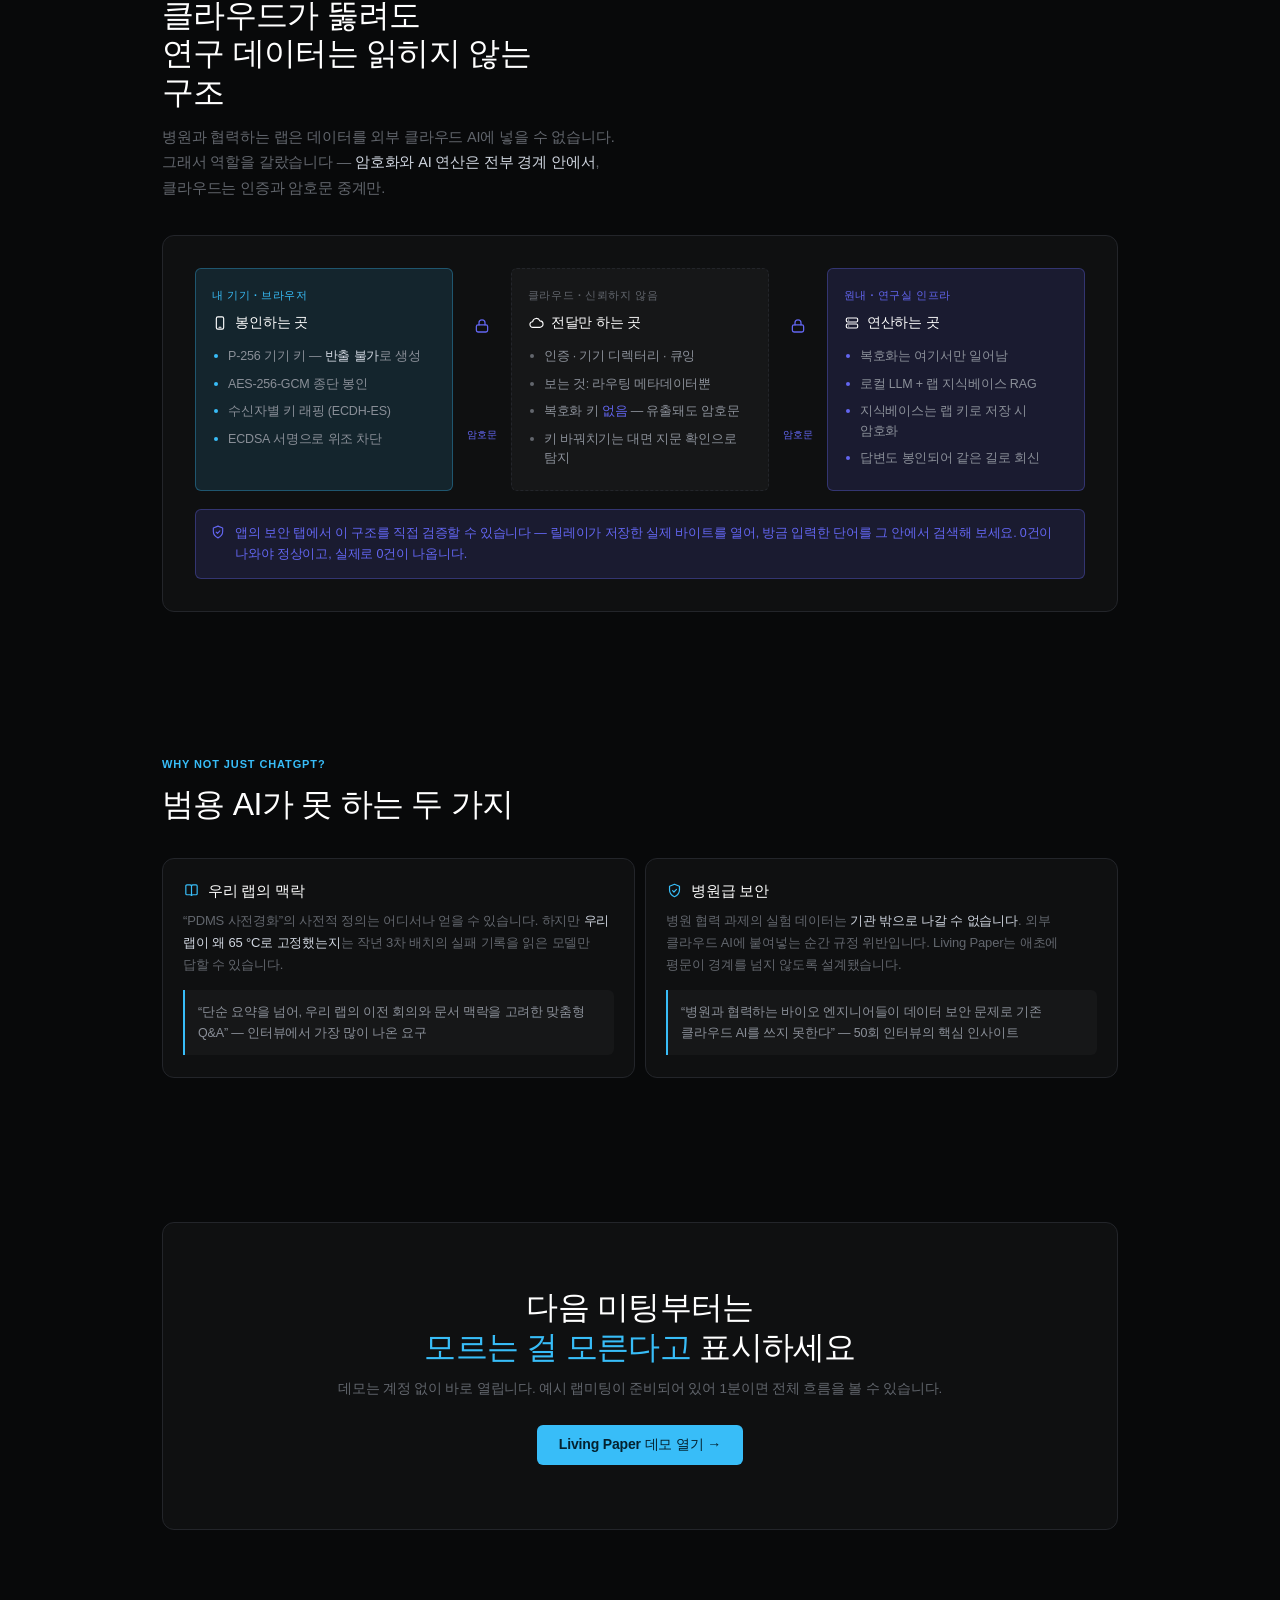
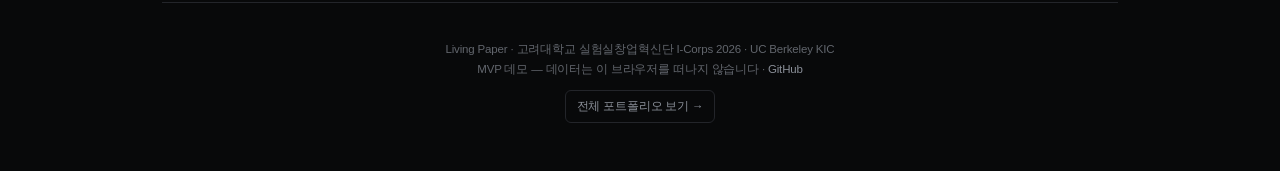
==== commit c7475976: "한글 줄바꿈 규칙 적용 (플레이북 §2-①) Co-Authored-By: Claude Opus 5 <noreply@anthropic.com>" ====
--- a/index.html
+++ b/index.html
@@ -14,6 +14,9 @@
 <link rel="icon" href="data:image/svg+xml,<svg xmlns='http://www.w3.org/2000/svg' viewBox='0 0 32 32'><rect width='32' height='32' rx='8' fill='%230F172A'/><path d='M10 22V10' stroke='%2338BDF8' stroke-width='2.6' stroke-linecap='round'/><path d='M10 22h7' stroke='%2338BDF8' stroke-width='2.6' stroke-linecap='round'/><circle cx='21.5' cy='12.5' r='3' stroke='%237DD3FC' stroke-width='2'/></svg>">
 <link rel="stylesheet" href="assets/css/tokens.css">
 <style>
+/* 한글 줄바꿈: 단어 중간에서 끊지 않되, 끊을 데가 없으면 넘치지 않게 (플레이북 §2-①) */
+body{word-break:keep-all;overflow-wrap:break-word}
+
   /* Landing, same system as the app: hairline borders instead of shadows,
      6/12px radii, one chromatic accent reserved for the primary action. */
   .lp{max-width:1000px;margin:0 auto;padding:0 22px}
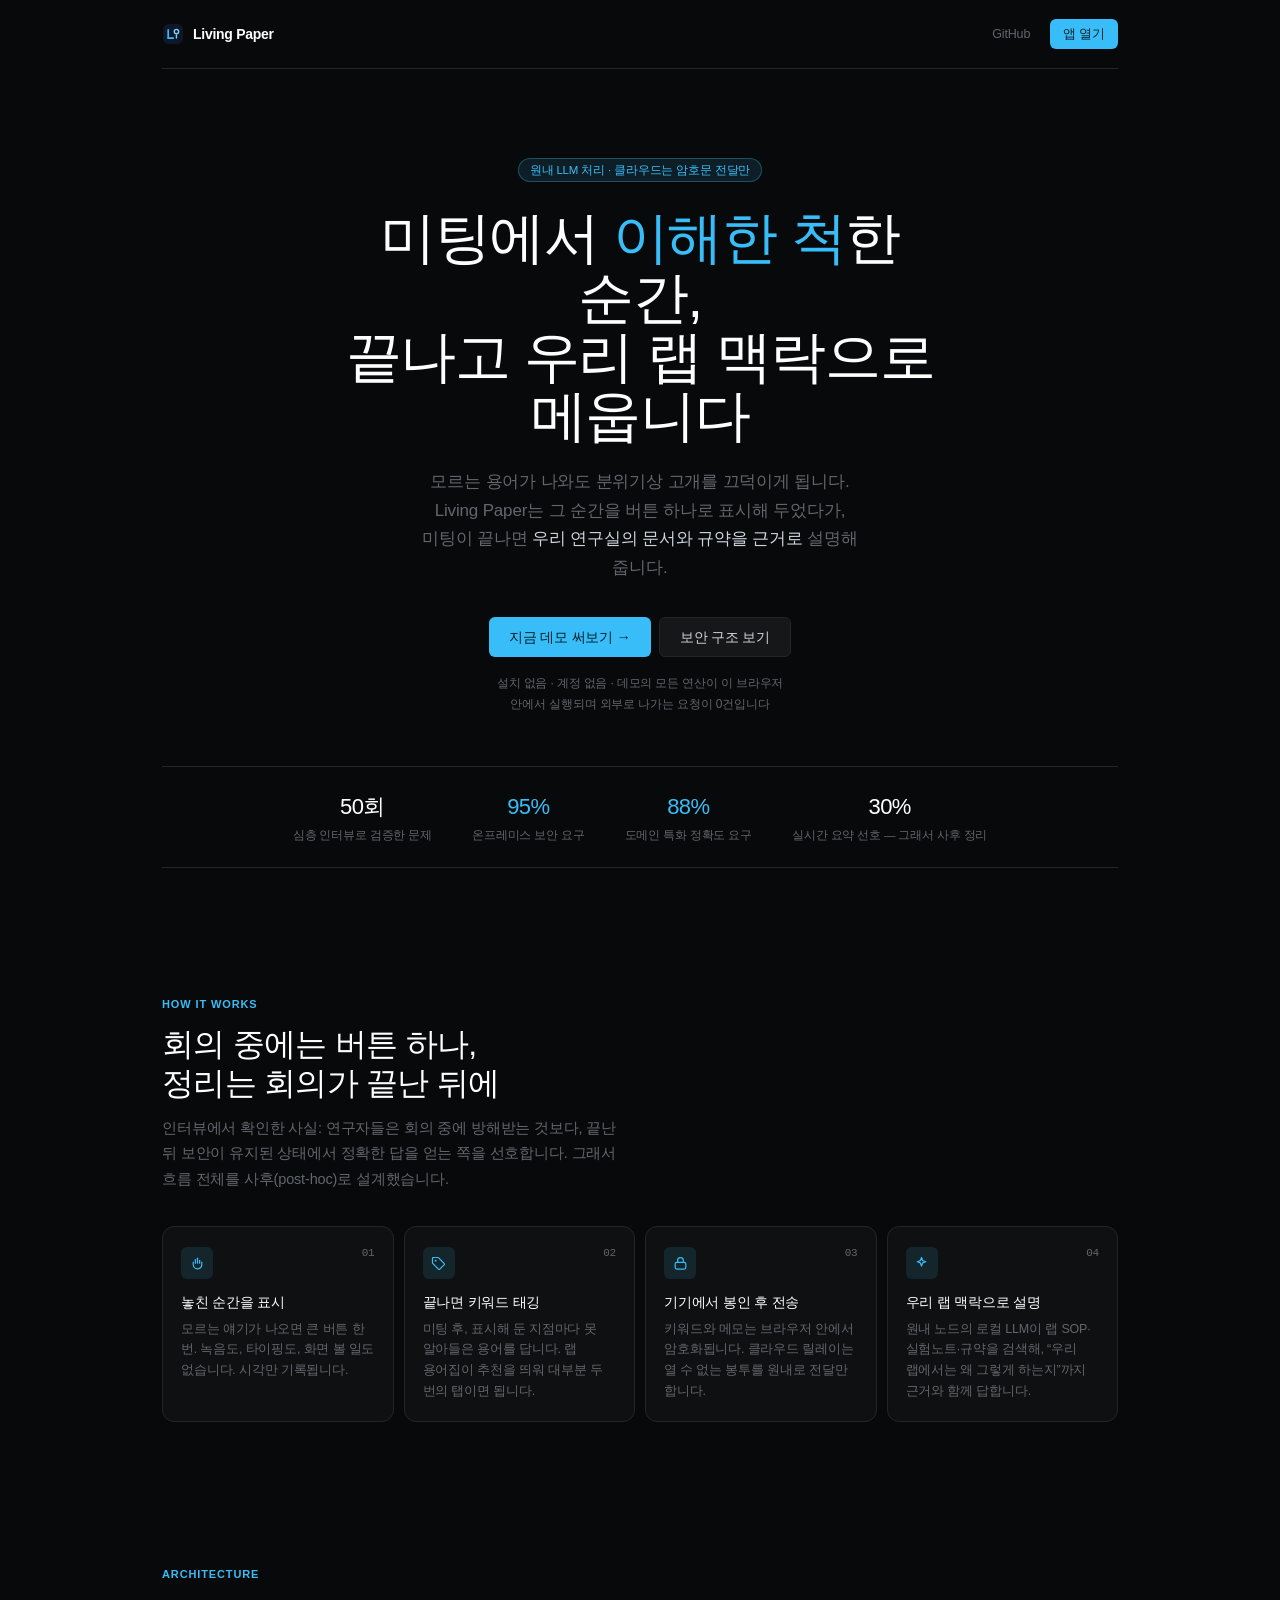
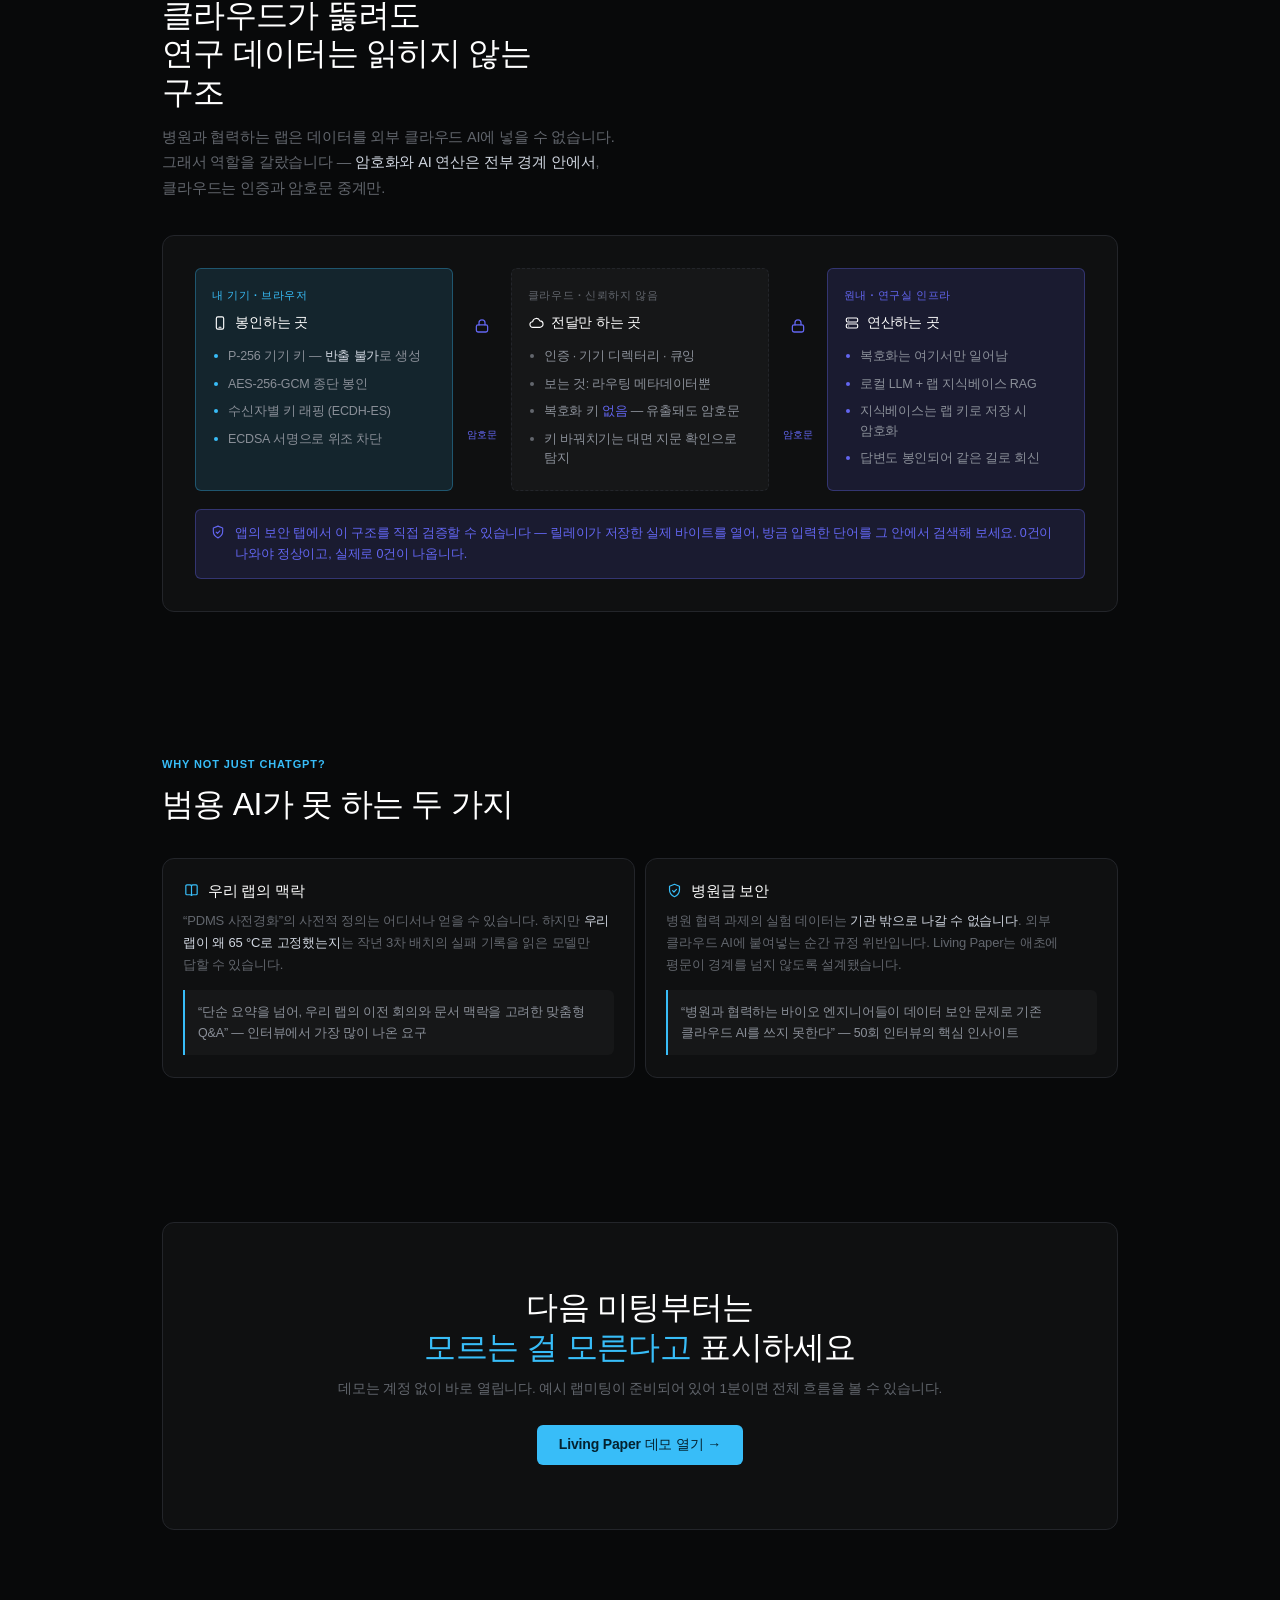
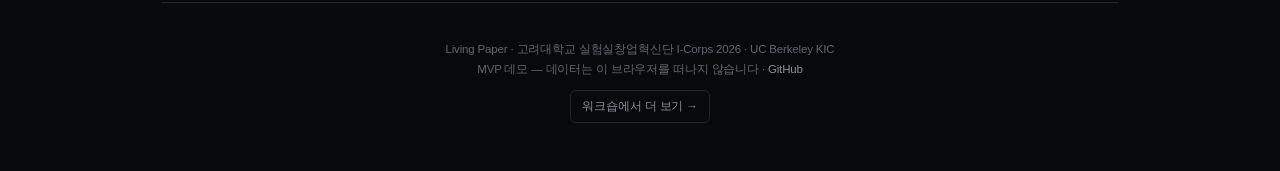
==== commit 15e26ea4: "Sync from Living_paper main (fd11dfb): workshop backlink, overhaul fixes Co-Authored-By: Claude Opus" ====
--- a/index.html
+++ b/index.html
@@ -284,7 +284,7 @@
     Living Paper · 고려대학교 실험실창업혁신단 I-Corps 2026 · UC Berkeley KIC<br>
     MVP 데모 — 데이터는 이 브라우저를 떠나지 않습니다 ·
     <a href="https://github.com/euichanlee0608-svg" target="_blank" rel="noopener">GitHub</a><br>
-    <a class="backlink" href="https://euichanlee0608-svg.github.io/" target="_blank" rel="noopener">전체 포트폴리오 보기 →</a>
+    <a class="backlink" href="https://euichanlee0608-svg.github.io/workshop/" target="_blank" rel="noopener">워크숍에서 더 보기 →</a>
   </footer>
 </div>
 <script src="assets/beacon.js"></script>
